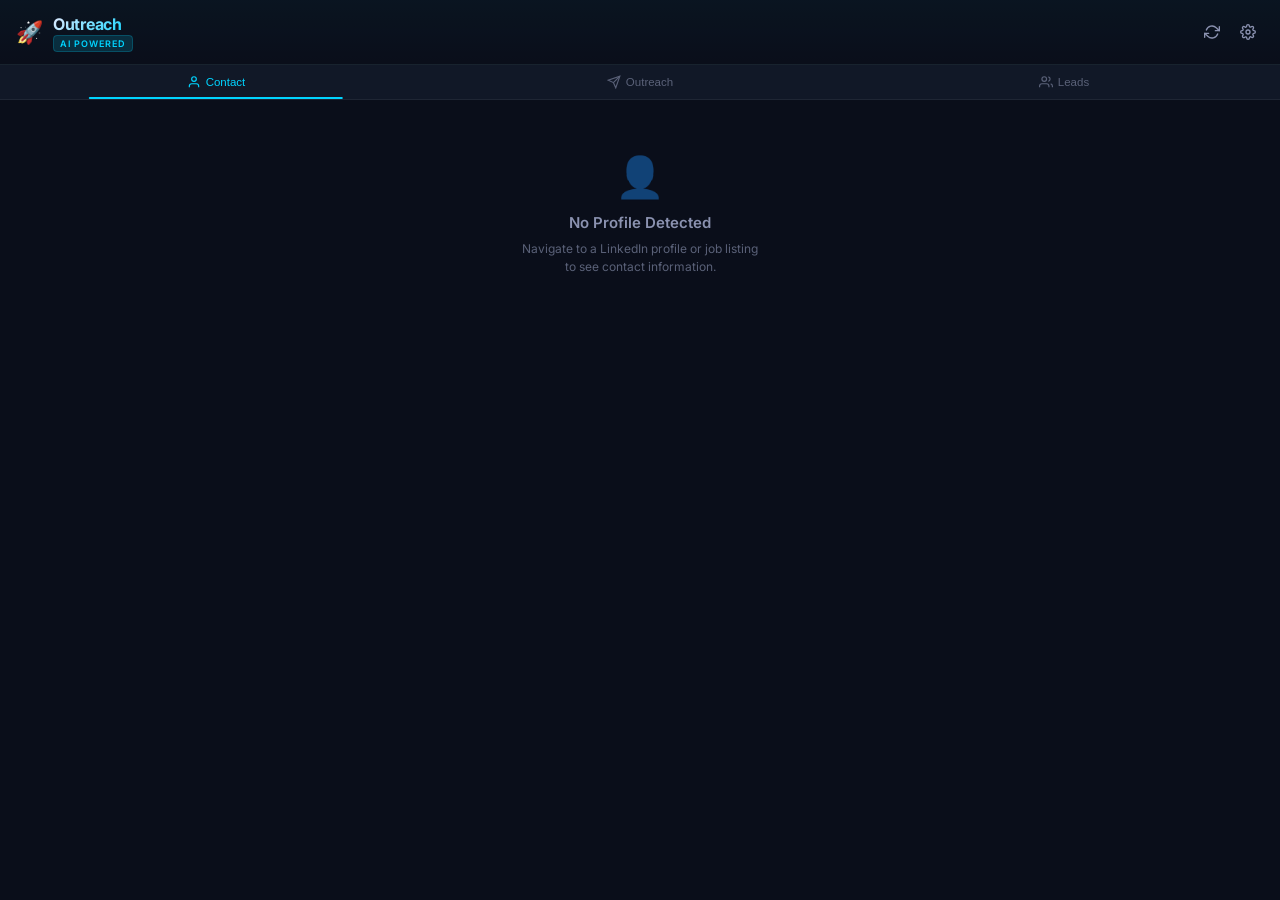
==== linkedin-outreach-software/sidebar.html @ 116d1594 "feat: Add LinkedIn Outreach Software Chrome Extension - AI-powered outreach drafting (OpenAI GPT int" ====
<!DOCTYPE html>
<html lang="en">
<head>
  <meta charset="UTF-8">
  <meta name="viewport" content="width=device-width, initial-scale=1.0">
  <title>LinkedIn Outreach</title>
  <link rel="preconnect" href="https://fonts.googleapis.com">
  <link rel="preconnect" href="https://fonts.gstatic.com" crossorigin>
  <link href="https://fonts.googleapis.com/css2?family=Inter:wght@300;400;500;600;700;800&display=swap" rel="stylesheet">
  <link rel="stylesheet" href="sidebar.css">
</head>
<body>
  <div class="sidebar" id="sidebar">
    <!-- Header -->
    <header class="sidebar-header">
      <div class="logo-group">
        <div class="logo-icon">🚀</div>
        <div class="logo-text">
          <h1>Outreach</h1>
          <span class="logo-badge" id="ai-badge">AI Powered</span>
        </div>
      </div>
      <div class="header-actions">
        <button class="btn-icon" id="btn-refresh" title="Refresh data">
          <svg width="16" height="16" viewBox="0 0 24 24" fill="none" stroke="currentColor" stroke-width="2" stroke-linecap="round"><path d="M23 4v6h-6"/><path d="M1 20v-6h6"/><path d="M3.51 9a9 9 0 0 1 14.85-3.36L23 10M1 14l4.64 4.36A9 9 0 0 0 20.49 15"/></svg>
        </button>
        <button class="btn-icon" id="btn-settings" title="Settings">
          <svg width="16" height="16" viewBox="0 0 24 24" fill="none" stroke="currentColor" stroke-width="2" stroke-linecap="round"><circle cx="12" cy="12" r="3"/><path d="M19.4 15a1.65 1.65 0 00.33 1.82l.06.06a2 2 0 010 2.83 2 2 0 01-2.83 0l-.06-.06a1.65 1.65 0 00-1.82-.33 1.65 1.65 0 00-1 1.51V21a2 2 0 01-2 2 2 2 0 01-2-2v-.09A1.65 1.65 0 009 19.4a1.65 1.65 0 00-1.82.33l-.06.06a2 2 0 01-2.83 0 2 2 0 010-2.83l.06-.06A1.65 1.65 0 004.68 15a1.65 1.65 0 00-1.51-1H3a2 2 0 01-2-2 2 2 0 012-2h.09A1.65 1.65 0 004.6 9a1.65 1.65 0 00-.33-1.82l-.06-.06a2 2 0 010-2.83 2 2 0 012.83 0l.06.06A1.65 1.65 0 009 4.68a1.65 1.65 0 001-1.51V3a2 2 0 012-2 2 2 0 012 2v.09a1.65 1.65 0 001 1.51 1.65 1.65 0 001.82-.33l.06-.06a2 2 0 012.83 0 2 2 0 010 2.83l-.06.06A1.65 1.65 0 0019.4 9a1.65 1.65 0 001.51 1H21a2 2 0 012 2 2 2 0 01-2 2h-.09a1.65 1.65 0 00-1.51 1z"/></svg>
        </button>
      </div>
    </header>

    <!-- Navigation Tabs -->
    <nav class="sidebar-tabs">
      <button class="tab active" data-tab="contact" id="tab-contact">
        <svg width="14" height="14" viewBox="0 0 24 24" fill="none" stroke="currentColor" stroke-width="2"><path d="M20 21v-2a4 4 0 00-4-4H8a4 4 0 00-4 4v2"/><circle cx="12" cy="7" r="4"/></svg>
        Contact
      </button>
      <button class="tab" data-tab="outreach" id="tab-outreach">
        <svg width="14" height="14" viewBox="0 0 24 24" fill="none" stroke="currentColor" stroke-width="2"><path d="M22 2L11 13"/><path d="M22 2L15 22L11 13L2 9L22 2Z"/></svg>
        Outreach
      </button>
      <button class="tab" data-tab="leads" id="tab-leads">
        <svg width="14" height="14" viewBox="0 0 24 24" fill="none" stroke="currentColor" stroke-width="2"><path d="M17 21v-2a4 4 0 00-4-4H5a4 4 0 00-4 4v2"/><circle cx="9" cy="7" r="4"/><path d="M23 21v-2a4 4 0 00-3-3.87"/><path d="M16 3.13a4 4 0 010 7.75"/></svg>
        Leads
      </button>
    </nav>

    <!-- Tab Content -->
    <main class="sidebar-content">
      
      <!-- ═══ CONTACT TAB ═══ -->
      <section class="tab-panel active" id="panel-contact">
        
        <!-- Empty State -->
        <div class="empty-state" id="contact-empty">
          <div class="empty-icon">👤</div>
          <h3>No Profile Detected</h3>
          <p>Navigate to a LinkedIn profile or job listing to see contact information.</p>
        </div>

        <!-- Profile Card -->
        <div class="profile-card" id="profile-card" style="display:none;">
          <div class="profile-header">
            <div class="profile-avatar" id="profile-avatar">
              <span class="avatar-placeholder">👤</span>
            </div>
            <div class="profile-info">
              <h2 id="profile-name">—</h2>
              <p class="profile-title" id="profile-title">—</p>
              <p class="profile-company" id="profile-company">—</p>
              <p class="profile-location" id="profile-location">—</p>
            </div>
          </div>

          <div class="profile-actions">
            <button class="btn-primary" id="btn-save-lead">
              <svg width="14" height="14" viewBox="0 0 24 24" fill="none" stroke="currentColor" stroke-width="2"><path d="M19 21H5a2 2 0 01-2-2V5a2 2 0 012-2h11l5 5v11a2 2 0 01-2 2z"/><polyline points="17 21 17 13 7 13 7 21"/><polyline points="7 3 7 8 15 8"/></svg>
              Save Lead
            </button>
            <button class="btn-secondary" id="btn-draft-outreach">
              <svg width="14" height="14" viewBox="0 0 24 24" fill="none" stroke="currentColor" stroke-width="2"><path d="M22 2L11 13"/><path d="M22 2L15 22L11 13L2 9L22 2Z"/></svg>
              Draft
            </button>
          </div>
        </div>

        <!-- Contact Info -->
        <div class="contact-section" id="contact-section" style="display:none;">
          <h3 class="section-title">
            <svg width="14" height="14" viewBox="0 0 24 24" fill="none" stroke="currentColor" stroke-width="2"><path d="M4 4h16c1.1 0 2 .9 2 2v12c0 1.1-.9 2-2 2H4c-1.1 0-2-.9-2-2V6c0-1.1.9-2 2-2z"/><polyline points="22,6 12,13 2,6"/></svg>
            Email Addresses
          </h3>
          <div id="email-list" class="contact-list"></div>
        </div>

        <div class="contact-section" id="phone-section" style="display:none;">
          <h3 class="section-title">
            <svg width="14" height="14" viewBox="0 0 24 24" fill="none" stroke="currentColor" stroke-width="2"><path d="M22 16.92v3a2 2 0 01-2.18 2 19.79 19.79 0 01-8.63-3.07 19.5 19.5 0 01-6-6 19.79 19.79 0 01-3.07-8.67A2 2 0 014.11 2h3a2 2 0 012 1.72 12.84 12.84 0 00.7 2.81 2 2 0 01-.45 2.11L8.09 9.91a16 16 0 006 6l1.27-1.27a2 2 0 012.11-.45 12.84 12.84 0 002.81.7A2 2 0 0122 16.92z"/></svg>
            Phone Numbers
          </h3>
          <div id="phone-list" class="contact-list"></div>
        </div>

        <!-- Job Card (shown on job pages) -->
        <div class="job-card" id="job-card" style="display:none;">
          <div class="job-header">
            <div class="job-icon">💼</div>
            <div class="job-info">
              <h3 id="job-title">—</h3>
              <p id="job-company">—</p>
              <p id="job-location" class="job-meta">—</p>
            </div>
          </div>
          <div class="recruiter-card" id="recruiter-card" style="display:none;">
            <h4 class="section-title">Hiring Manager</h4>
            <div class="recruiter-info">
              <span class="recruiter-avatar">👤</span>
              <div>
                <p id="recruiter-name" class="recruiter-name">—</p>
                <p id="recruiter-title" class="recruiter-title-text">—</p>
              </div>
            </div>
            <button class="btn-primary" id="btn-draft-recruiter">
              <svg width="14" height="14" viewBox="0 0 24 24" fill="none" stroke="currentColor" stroke-width="2"><path d="M22 2L11 13"/><path d="M22 2L15 22L11 13L2 9L22 2Z"/></svg>
              Draft Tailored Message
            </button>
          </div>
        </div>
      </section>

      <!-- ═══ OUTREACH TAB ═══ -->
      <section class="tab-panel" id="panel-outreach">
        
        <!-- Template Selector -->
        <div class="template-selector" id="template-selector">
          <h3 class="section-title">Message Type</h3>
          <div class="template-grid" id="template-grid"></div>
        </div>

        <!-- AI Composer -->
        <div class="composer" id="composer">
          <div class="composer-header">
            <h3 class="section-title">AI Composer</h3>
            <span class="ai-indicator" id="ai-indicator">
              <span class="ai-dot"></span>
              AI Ready
            </span>
          </div>
          
          <div class="composer-context" id="composer-context"></div>

          <button class="btn-generate" id="btn-generate">
            <svg width="18" height="18" viewBox="0 0 24 24" fill="none" stroke="currentColor" stroke-width="2"><polygon points="13 2 3 14 12 14 11 22 21 10 12 10 13 2"></polygon></svg>
            Generate with AI
          </button>

          <div class="composer-output" id="composer-output" style="display:none;">
            <div class="output-label">
              <span>Generated Message</span>
              <span class="output-source" id="output-source"></span>
            </div>
            <div class="output-text" id="output-text" contenteditable="true"></div>
            <div class="output-actions">
              <button class="btn-copy" id="btn-copy">
                <svg width="14" height="14" viewBox="0 0 24 24" fill="none" stroke="currentColor" stroke-width="2"><rect x="9" y="9" width="13" height="13" rx="2" ry="2"/><path d="M5 15H4a2 2 0 01-2-2V4a2 2 0 012-2h9a2 2 0 012 2v1"/></svg>
                Copy
              </button>
              <button class="btn-copy" id="btn-copy-email">
                <svg width="14" height="14" viewBox="0 0 24 24" fill="none" stroke="currentColor" stroke-width="2"><path d="M4 4h16c1.1 0 2 .9 2 2v12c0 1.1-.9 2-2 2H4c-1.1 0-2-.9-2-2V6c0-1.1.9-2 2-2z"/><polyline points="22,6 12,13 2,6"/></svg>
                Open in Email
              </button>
              <button class="btn-regenerate" id="btn-regenerate">
                <svg width="14" height="14" viewBox="0 0 24 24" fill="none" stroke="currentColor" stroke-width="2"><path d="M23 4v6h-6"/><path d="M1 20v-6h6"/><path d="M3.51 9a9 9 0 0114.85-3.36L23 10M1 14l4.64 4.36A9 9 0 0020.49 15"/></svg>
                Regenerate
              </button>
            </div>
          </div>

          <!-- Loading State -->
          <div class="composer-loading" id="composer-loading" style="display:none;">
            <div class="loading-spinner"></div>
            <p>AI is crafting your message...</p>
          </div>
        </div>
      </section>

      <!-- ═══ LEADS TAB ═══ -->
      <section class="tab-panel" id="panel-leads">
        <div class="leads-header">
          <h3 class="section-title">Saved Leads</h3>
          <div class="leads-actions">
            <span class="lead-count" id="lead-count">0 leads</span>
            <button class="btn-export" id="btn-export" title="Export CSV">
              <svg width="14" height="14" viewBox="0 0 24 24" fill="none" stroke="currentColor" stroke-width="2"><path d="M21 15v4a2 2 0 01-2 2H5a2 2 0 01-2-2v-4"/><polyline points="7 10 12 15 17 10"/><line x1="12" y1="15" x2="12" y2="3"/></svg>
              Export
            </button>
          </div>
        </div>
        
        <div class="leads-search">
          <input type="text" id="leads-search-input" placeholder="Search leads..." class="search-input">
        </div>

        <div class="leads-list" id="leads-list">
          <div class="empty-state" id="leads-empty">
            <div class="empty-icon">📋</div>
            <h3>No Leads Yet</h3>
            <p>Save contacts from LinkedIn profiles to build your outreach list.</p>
          </div>
        </div>
      </section>

    </main>

    <!-- Settings Panel (overlay) -->
    <div class="settings-overlay" id="settings-overlay" style="display:none;">
      <div class="settings-panel">
        <div class="settings-header">
          <h3>Settings</h3>
          <button class="btn-icon" id="btn-close-settings">
            <svg width="16" height="16" viewBox="0 0 24 24" fill="none" stroke="currentColor" stroke-width="2"><line x1="18" y1="6" x2="6" y2="18"/><line x1="6" y1="6" x2="18" y2="18"/></svg>
          </button>
        </div>
        <div class="settings-body">
          <div class="setting-group">
            <label class="setting-label">🤖 OpenAI API Key</label>
            <input type="password" id="setting-api-key" class="setting-input" placeholder="sk-...">
            <span class="setting-hint">Your key is stored locally — never sent anywhere except OpenAI.</span>
          </div>
          <div class="setting-group">
            <label class="setting-label">AI Model</label>
            <select id="setting-model" class="setting-select">
              <option value="gpt-4o-mini">GPT-4o Mini (Fast & Cheap)</option>
              <option value="gpt-4o">GPT-4o (Best Quality)</option>
              <option value="gpt-4-turbo">GPT-4 Turbo</option>
              <option value="gpt-3.5-turbo">GPT-3.5 Turbo (Fastest)</option>
            </select>
          </div>
          <div class="setting-group">
            <label class="setting-label">Message Tone</label>
            <select id="setting-tone" class="setting-select">
              <option value="professional">Professional</option>
              <option value="casual">Casual & Friendly</option>
              <option value="formal">Formal</option>
              <option value="enthusiastic">Enthusiastic</option>
              <option value="direct">Direct & Concise</option>
            </select>
          </div>
          <hr class="setting-divider">
          <div class="setting-group">
            <label class="setting-label">👤 Your Info (for AI personalization)</label>
            <input type="text" id="setting-name" class="setting-input" placeholder="Your full name">
            <input type="text" id="setting-title" class="setting-input" placeholder="Your job title">
            <input type="text" id="setting-company" class="setting-input" placeholder="Your company">
            <input type="email" id="setting-email" class="setting-input" placeholder="Your email">
          </div>
          <button class="btn-primary btn-save-settings" id="btn-save-settings">Save Settings</button>
        </div>
      </div>
    </div>

  </div>

  <script src="sidebar.js"></script>
</body>
</html>
---- linkedin-outreach-software/sidebar.css ----
/**
 * LinkedIn Outreach Software — Sidebar Styles
 * Premium dark glassmorphism theme with electric blue accents
 */

/* ─── Reset & Base ───────────────────────── */
*, *::before, *::after {
  margin: 0;
  padding: 0;
  box-sizing: border-box;
}

:root {
  --bg-primary: #0a0e1a;
  --bg-secondary: #111827;
  --bg-card: rgba(17, 24, 39, 0.8);
  --bg-card-hover: rgba(25, 35, 55, 0.9);
  --bg-glass: rgba(15, 20, 35, 0.85);
  --border: rgba(255, 255, 255, 0.06);
  --border-active: rgba(0, 212, 255, 0.3);
  --text-primary: #e8eaff;
  --text-secondary: #8b92b0;
  --text-muted: #5a6178;
  --accent: #00d4ff;
  --accent-hover: #00b8e0;
  --accent-glow: rgba(0, 212, 255, 0.15);
  --linkedin: #0077b5;
  --success: #00e676;
  --warning: #ffab00;
  --danger: #ff5252;
  --radius-sm: 8px;
  --radius-md: 12px;
  --radius-lg: 16px;
  --radius-xl: 20px;
  --shadow: 0 4px 24px rgba(0, 0, 0, 0.3);
  --shadow-glow: 0 0 30px rgba(0, 212, 255, 0.08);
  --transition: all 0.25s cubic-bezier(0.4, 0, 0.2, 1);
}

html, body {
  width: 100%;
  height: 100%;
  overflow: hidden;
  font-family: 'Inter', -apple-system, BlinkMacSystemFont, 'Segoe UI', sans-serif;
  font-size: 13px;
  color: var(--text-primary);
  background: var(--bg-primary);
  -webkit-font-smoothing: antialiased;
}

/* ─── Sidebar Container ──────────────────── */
.sidebar {
  display: flex;
  flex-direction: column;
  height: 100vh;
  overflow: hidden;
  background: var(--bg-primary);
}

/* ─── Header ─────────────────────────────── */
.sidebar-header {
  display: flex;
  align-items: center;
  justify-content: space-between;
  padding: 14px 16px;
  border-bottom: 1px solid var(--border);
  background: linear-gradient(180deg, rgba(0, 212, 255, 0.03) 0%, transparent 100%);
}

.logo-group {
  display: flex;
  align-items: center;
  gap: 10px;
}

.logo-icon {
  font-size: 22px;
  line-height: 1;
}

.logo-text h1 {
  font-size: 16px;
  font-weight: 700;
  letter-spacing: -0.3px;
  background: linear-gradient(135deg, var(--text-primary) 0%, var(--accent) 100%);
  -webkit-background-clip: text;
  -webkit-text-fill-color: transparent;
  background-clip: text;
}

.logo-badge {
  font-size: 9px;
  font-weight: 600;
  text-transform: uppercase;
  letter-spacing: 1px;
  color: var(--accent);
  background: var(--accent-glow);
  padding: 2px 6px;
  border-radius: 4px;
  border: 1px solid rgba(0, 212, 255, 0.2);
}

.header-actions {
  display: flex;
  gap: 4px;
}

/* ─── Buttons ────────────────────────────── */
.btn-icon {
  display: flex;
  align-items: center;
  justify-content: center;
  width: 32px;
  height: 32px;
  border: none;
  border-radius: var(--radius-sm);
  background: transparent;
  color: var(--text-secondary);
  cursor: pointer;
  transition: var(--transition);
}

.btn-icon:hover {
  background: rgba(255, 255, 255, 0.05);
  color: var(--text-primary);
}

.btn-primary {
  display: flex;
  align-items: center;
  justify-content: center;
  gap: 6px;
  padding: 8px 16px;
  border: none;
  border-radius: var(--radius-sm);
  background: linear-gradient(135deg, var(--accent) 0%, #0099cc 100%);
  color: #fff;
  font-size: 12px;
  font-weight: 600;
  cursor: pointer;
  transition: var(--transition);
  white-space: nowrap;
}

.btn-primary:hover {
  background: linear-gradient(135deg, var(--accent-hover) 0%, #007baa 100%);
  box-shadow: 0 4px 20px rgba(0, 212, 255, 0.25);
  transform: translateY(-1px);
}

.btn-primary:active {
  transform: translateY(0);
}

.btn-secondary {
  display: flex;
  align-items: center;
  justify-content: center;
  gap: 6px;
  padding: 8px 16px;
  border: 1px solid var(--border-active);
  border-radius: var(--radius-sm);
  background: transparent;
  color: var(--accent);
  font-size: 12px;
  font-weight: 600;
  cursor: pointer;
  transition: var(--transition);
}

.btn-secondary:hover {
  background: var(--accent-glow);
}

/* ─── Tabs ───────────────────────────────── */
.sidebar-tabs {
  display: flex;
  border-bottom: 1px solid var(--border);
  background: var(--bg-secondary);
  padding: 0 4px;
}

.tab {
  flex: 1;
  display: flex;
  align-items: center;
  justify-content: center;
  gap: 5px;
  padding: 10px 4px;
  border: none;
  background: none;
  color: var(--text-muted);
  font-size: 11.5px;
  font-weight: 500;
  cursor: pointer;
  transition: var(--transition);
  position: relative;
  white-space: nowrap;
}

.tab::after {
  content: '';
  position: absolute;
  bottom: 0;
  left: 50%;
  width: 0;
  height: 2px;
  background: var(--accent);
  border-radius: 1px;
  transform: translateX(-50%);
  transition: var(--transition);
}

.tab:hover {
  color: var(--text-secondary);
}

.tab.active {
  color: var(--accent);
}

.tab.active::after {
  width: 60%;
}

/* ─── Content Area ───────────────────────── */
.sidebar-content {
  flex: 1;
  overflow-y: auto;
  overflow-x: hidden;
  padding: 12px;
}

.sidebar-content::-webkit-scrollbar {
  width: 4px;
}

.sidebar-content::-webkit-scrollbar-track {
  background: transparent;
}

.sidebar-content::-webkit-scrollbar-thumb {
  background: rgba(255, 255, 255, 0.1);
  border-radius: 2px;
}

.tab-panel {
  display: none;
  animation: fadeSlideIn 0.3s ease;
}

.tab-panel.active {
  display: block;
}

@keyframes fadeSlideIn {
  from { opacity: 0; transform: translateY(8px); }
  to { opacity: 1; transform: translateY(0); }
}

/* ─── Section Titles ─────────────────────── */
.section-title {
  display: flex;
  align-items: center;
  gap: 6px;
  font-size: 11px;
  font-weight: 600;
  text-transform: uppercase;
  letter-spacing: 0.8px;
  color: var(--text-secondary);
  margin-bottom: 10px;
}

/* ─── Empty State ────────────────────────── */
.empty-state {
  display: flex;
  flex-direction: column;
  align-items: center;
  text-align: center;
  padding: 40px 20px;
  gap: 8px;
}

.empty-icon {
  font-size: 40px;
  opacity: 0.5;
  margin-bottom: 4px;
}

.empty-state h3 {
  font-size: 15px;
  font-weight: 600;
  color: var(--text-secondary);
}

.empty-state p {
  font-size: 12px;
  color: var(--text-muted);
  line-height: 1.5;
  max-width: 240px;
}

/* ─── Profile Card ───────────────────────── */
.profile-card {
  background: var(--bg-card);
  border: 1px solid var(--border);
  border-radius: var(--radius-lg);
  padding: 16px;
  margin-bottom: 12px;
  backdrop-filter: blur(20px);
  transition: var(--transition);
}

.profile-card:hover {
  border-color: var(--border-active);
  box-shadow: var(--shadow-glow);
}

.profile-header {
  display: flex;
  gap: 12px;
  margin-bottom: 14px;
}

.profile-avatar {
  width: 48px;
  height: 48px;
  border-radius: 50%;
  background: linear-gradient(135deg, var(--accent-glow), rgba(0, 119, 181, 0.2));
  display: flex;
  align-items: center;
  justify-content: center;
  flex-shrink: 0;
  border: 2px solid var(--border-active);
  overflow: hidden;
}

.profile-avatar img {
  width: 100%;
  height: 100%;
  object-fit: cover;
  border-radius: 50%;
}

.avatar-placeholder {
  font-size: 22px;
  opacity: 0.6;
}

.profile-info {
  flex: 1;
  min-width: 0;
}

.profile-info h2 {
  font-size: 15px;
  font-weight: 700;
  color: var(--text-primary);
  white-space: nowrap;
  overflow: hidden;
  text-overflow: ellipsis;
}

.profile-title {
  font-size: 12px;
  color: var(--text-secondary);
  margin-top: 2px;
  display: -webkit-box;
  -webkit-line-clamp: 2;
  -webkit-box-orient: vertical;
  overflow: hidden;
}

.profile-company {
  font-size: 11px;
  color: var(--accent);
  font-weight: 500;
  margin-top: 2px;
}

.profile-location {
  font-size: 11px;
  color: var(--text-muted);
  margin-top: 1px;
}

.profile-actions {
  display: flex;
  gap: 8px;
}

.profile-actions .btn-primary,
.profile-actions .btn-secondary {
  flex: 1;
}

/* ─── Contact List ───────────────────────── */
.contact-section {
  background: var(--bg-card);
  border: 1px solid var(--border);
  border-radius: var(--radius-md);
  padding: 14px;
  margin-bottom: 10px;
}

.contact-list {
  display: flex;
  flex-direction: column;
  gap: 6px;
}

.contact-item {
  display: flex;
  align-items: center;
  justify-content: space-between;
  padding: 8px 10px;
  background: rgba(255, 255, 255, 0.02);
  border-radius: var(--radius-sm);
  border: 1px solid transparent;
  transition: var(--transition);
  gap: 8px;
}

.contact-item:hover {
  background: rgba(0, 212, 255, 0.04);
  border-color: rgba(0, 212, 255, 0.1);
}

.contact-value {
  font-size: 12px;
  color: var(--text-primary);
  font-weight: 500;
  flex: 1;
  overflow: hidden;
  text-overflow: ellipsis;
  white-space: nowrap;
}

.contact-confidence {
  font-size: 10px;
  padding: 2px 6px;
  border-radius: 4px;
  font-weight: 600;
  white-space: nowrap;
}

.confidence-high {
  background: rgba(0, 230, 118, 0.1);
  color: var(--success);
  border: 1px solid rgba(0, 230, 118, 0.2);
}

.confidence-medium {
  background: rgba(255, 171, 0, 0.1);
  color: var(--warning);
  border: 1px solid rgba(255, 171, 0, 0.2);
}

.confidence-low {
  background: rgba(255, 82, 82, 0.1);
  color: var(--danger);
  border: 1px solid rgba(255, 82, 82, 0.2);
}

.btn-copy-sm {
  width: 28px;
  height: 28px;
  display: flex;
  align-items: center;
  justify-content: center;
  border: none;
  border-radius: 6px;
  background: transparent;
  color: var(--text-muted);
  cursor: pointer;
  transition: var(--transition);
  flex-shrink: 0;
}

.btn-copy-sm:hover {
  background: var(--accent-glow);
  color: var(--accent);
}

/* ─── Job Card ───────────────────────────── */
.job-card {
  background: var(--bg-card);
  border: 1px solid var(--border);
  border-radius: var(--radius-lg);
  padding: 16px;
  margin-bottom: 12px;
}

.job-header {
  display: flex;
  gap: 12px;
  margin-bottom: 12px;
}

.job-icon {
  font-size: 28px;
  width: 44px;
  height: 44px;
  display: flex;
  align-items: center;
  justify-content: center;
  background: rgba(255, 171, 0, 0.1);
  border-radius: var(--radius-sm);
  flex-shrink: 0;
}

.job-info h3 {
  font-size: 14px;
  font-weight: 700;
  color: var(--text-primary);
}

.job-info p {
  font-size: 12px;
  color: var(--accent);
  font-weight: 500;
  margin-top: 2px;
}

.job-meta {
  color: var(--text-muted) !important;
  font-weight: 400 !important;
}

.recruiter-card {
  margin-top: 12px;
  padding-top: 12px;
  border-top: 1px solid var(--border);
}

.recruiter-info {
  display: flex;
  align-items: center;
  gap: 10px;
  margin-bottom: 10px;
}

.recruiter-avatar {
  font-size: 24px;
  width: 36px;
  height: 36px;
  display: flex;
  align-items: center;
  justify-content: center;
  background: rgba(0, 212, 255, 0.08);
  border-radius: 50%;
}

.recruiter-name {
  font-size: 13px;
  font-weight: 600;
  color: var(--text-primary);
}

.recruiter-title-text {
  font-size: 11px;
  color: var(--text-secondary);
}

/* ─── Template Grid ──────────────────────── */
.template-grid {
  display: grid;
  grid-template-columns: 1fr 1fr;
  gap: 8px;
  margin-bottom: 16px;
}

.template-card {
  display: flex;
  flex-direction: column;
  align-items: center;
  gap: 4px;
  padding: 12px 8px;
  background: var(--bg-card);
  border: 1px solid var(--border);
  border-radius: var(--radius-md);
  cursor: pointer;
  transition: var(--transition);
  text-align: center;
}

.template-card:hover {
  border-color: var(--border-active);
  background: var(--bg-card-hover);
  transform: translateY(-1px);
}

.template-card.active {
  border-color: var(--accent);
  background: var(--accent-glow);
  box-shadow: 0 0 20px rgba(0, 212, 255, 0.1);
}

.template-icon {
  font-size: 20px;
}

.template-name {
  font-size: 11px;
  font-weight: 600;
  color: var(--text-secondary);
}

.template-card.active .template-name {
  color: var(--accent);
}

/* ─── AI Composer ────────────────────────── */
.composer {
  background: var(--bg-card);
  border: 1px solid var(--border);
  border-radius: var(--radius-lg);
  padding: 16px;
}

.composer-header {
  display: flex;
  align-items: center;
  justify-content: space-between;
  margin-bottom: 12px;
}

.ai-indicator {
  display: flex;
  align-items: center;
  gap: 5px;
  font-size: 10px;
  font-weight: 600;
  color: var(--success);
  text-transform: uppercase;
  letter-spacing: 0.5px;
}

.ai-indicator.no-key {
  color: var(--warning);
}

.ai-dot {
  width: 6px;
  height: 6px;
  border-radius: 50%;
  background: var(--success);
  animation: aiPulse 2s infinite;
}

.ai-indicator.no-key .ai-dot {
  background: var(--warning);
  animation: none;
}

@keyframes aiPulse {
  0%, 100% { opacity: 1; }
  50% { opacity: 0.4; }
}

.composer-context {
  font-size: 11px;
  color: var(--text-muted);
  margin-bottom: 12px;
  line-height: 1.5;
  background: rgba(255, 255, 255, 0.02);
  padding: 8px 10px;
  border-radius: var(--radius-sm);
  border: 1px solid var(--border);
  max-height: 60px;
  overflow: hidden;
}

.btn-generate {
  width: 100%;
  display: flex;
  align-items: center;
  justify-content: center;
  gap: 8px;
  padding: 12px;
  border: none;
  border-radius: var(--radius-md);
  background: linear-gradient(135deg, #6366f1, #8b5cf6, #a855f7);
  color: white;
  font-size: 13px;
  font-weight: 700;
  cursor: pointer;
  transition: var(--transition);
  position: relative;
  overflow: hidden;
}

.btn-generate::before {
  content: '';
  position: absolute;
  inset: 0;
  background: linear-gradient(90deg, transparent, rgba(255, 255, 255, 0.1), transparent);
  animation: los-shimmer 3s infinite;
}

.btn-generate:hover {
  transform: translateY(-1px);
  box-shadow: 0 6px 30px rgba(99, 102, 241, 0.3);
}

.btn-generate:active {
  transform: translateY(0);
}

.btn-generate:disabled {
  opacity: 0.5;
  cursor: not-allowed;
  transform: none;
}

/* ─── Composer Output ────────────────────── */
.composer-output {
  margin-top: 14px;
  animation: fadeSlideIn 0.3s ease;
}

.output-label {
  display: flex;
  align-items: center;
  justify-content: space-between;
  margin-bottom: 8px;
  font-size: 10px;
  font-weight: 600;
  text-transform: uppercase;
  letter-spacing: 0.5px;
  color: var(--text-muted);
}

.output-source {
  padding: 2px 6px;
  border-radius: 4px;
  font-size: 9px;
}

.output-source.ai { background: rgba(99, 102, 241, 0.2); color: #a78bfa; }
.output-source.template { background: rgba(255, 171, 0, 0.15); color: var(--warning); }
.output-source.fallback { background: rgba(255, 82, 82, 0.15); color: var(--danger); }

.output-text {
  background: rgba(255, 255, 255, 0.03);
  border: 1px solid var(--border);
  border-radius: var(--radius-sm);
  padding: 12px;
  font-size: 12px;
  line-height: 1.6;
  color: var(--text-primary);
  max-height: 250px;
  overflow-y: auto;
  outline: none;
  transition: var(--transition);
  white-space: pre-wrap;
}

.output-text:focus {
  border-color: var(--border-active);
  box-shadow: 0 0 0 2px var(--accent-glow);
}

.output-actions {
  display: flex;
  gap: 6px;
  margin-top: 10px;
  flex-wrap: wrap;
}

.btn-copy, .btn-regenerate {
  display: flex;
  align-items: center;
  gap: 4px;
  padding: 6px 12px;
  border: 1px solid var(--border);
  border-radius: var(--radius-sm);
  background: transparent;
  color: var(--text-secondary);
  font-size: 11px;
  font-weight: 500;
  cursor: pointer;
  transition: var(--transition);
}

.btn-copy:hover {
  border-color: var(--accent);
  color: var(--accent);
  background: var(--accent-glow);
}

.btn-regenerate:hover {
  border-color: #a855f7;
  color: #a855f7;
  background: rgba(168, 85, 247, 0.08);
}

/* ─── Loading ────────────────────────────── */
.composer-loading {
  display: flex;
  flex-direction: column;
  align-items: center;
  gap: 12px;
  padding: 24px;
  margin-top: 14px;
}

.loading-spinner {
  width: 32px;
  height: 32px;
  border: 3px solid var(--border);
  border-top-color: var(--accent);
  border-radius: 50%;
  animation: spin 0.8s linear infinite;
}

@keyframes spin {
  to { transform: rotate(360deg); }
}

.composer-loading p {
  font-size: 12px;
  color: var(--text-muted);
}

/* ─── Leads List ─────────────────────────── */
.leads-header {
  display: flex;
  align-items: center;
  justify-content: space-between;
  margin-bottom: 10px;
}

.leads-actions {
  display: flex;
  align-items: center;
  gap: 8px;
}

.lead-count {
  font-size: 11px;
  color: var(--text-muted);
  font-weight: 500;
}

.btn-export {
  display: flex;
  align-items: center;
  gap: 4px;
  padding: 5px 10px;
  border: 1px solid var(--border);
  border-radius: var(--radius-sm);
  background: transparent;
  color: var(--text-secondary);
  font-size: 11px;
  font-weight: 500;
  cursor: pointer;
  transition: var(--transition);
}

.btn-export:hover {
  border-color: var(--accent);
  color: var(--accent);
}

.leads-search {
  margin-bottom: 10px;
}

.search-input {
  width: 100%;
  padding: 8px 12px;
  border: 1px solid var(--border);
  border-radius: var(--radius-sm);
  background: rgba(255, 255, 255, 0.02);
  color: var(--text-primary);
  font-size: 12px;
  font-family: inherit;
  outline: none;
  transition: var(--transition);
}

.search-input::placeholder {
  color: var(--text-muted);
}

.search-input:focus {
  border-color: var(--border-active);
}

.leads-list {
  display: flex;
  flex-direction: column;
  gap: 6px;
}

.lead-item {
  display: flex;
  align-items: center;
  gap: 10px;
  padding: 10px 12px;
  background: var(--bg-card);
  border: 1px solid var(--border);
  border-radius: var(--radius-md);
  cursor: pointer;
  transition: var(--transition);
}

.lead-item:hover {
  border-color: var(--border-active);
  background: var(--bg-card-hover);
}

.lead-avatar-sm {
  width: 32px;
  height: 32px;
  border-radius: 50%;
  background: linear-gradient(135deg, var(--accent-glow), rgba(0, 119, 181, 0.15));
  display: flex;
  align-items: center;
  justify-content: center;
  font-size: 14px;
  flex-shrink: 0;
}

.lead-details {
  flex: 1;
  min-width: 0;
}

.lead-name {
  font-size: 12px;
  font-weight: 600;
  color: var(--text-primary);
  white-space: nowrap;
  overflow: hidden;
  text-overflow: ellipsis;
}

.lead-title-text {
  font-size: 11px;
  color: var(--text-muted);
  white-space: nowrap;
  overflow: hidden;
  text-overflow: ellipsis;
}

.lead-status {
  font-size: 9px;
  font-weight: 600;
  text-transform: uppercase;
  letter-spacing: 0.5px;
  padding: 2px 6px;
  border-radius: 4px;
  white-space: nowrap;
}

.status-new { background: rgba(0, 212, 255, 0.12); color: var(--accent); }
.status-contacted { background: rgba(255, 171, 0, 0.12); color: var(--warning); }
.status-replied { background: rgba(0, 230, 118, 0.12); color: var(--success); }
.status-closed { background: rgba(255, 255, 255, 0.06); color: var(--text-muted); }

.lead-delete {
  width: 24px;
  height: 24px;
  display: flex;
  align-items: center;
  justify-content: center;
  border: none;
  border-radius: 6px;
  background: transparent;
  color: var(--text-muted);
  cursor: pointer;
  transition: var(--transition);
  opacity: 0;
  flex-shrink: 0;
}

.lead-item:hover .lead-delete {
  opacity: 1;
}

.lead-delete:hover {
  background: rgba(255, 82, 82, 0.1);
  color: var(--danger);
}

/* ─── Settings Overlay ───────────────────── */
.settings-overlay {
  position: fixed;
  inset: 0;
  background: rgba(0, 0, 0, 0.6);
  z-index: 100;
  backdrop-filter: blur(4px);
  animation: fadeIn 0.2s ease;
}

@keyframes fadeIn {
  from { opacity: 0; }
  to { opacity: 1; }
}

.settings-panel {
  position: absolute;
  top: 0;
  right: 0;
  width: 100%;
  height: 100%;
  background: var(--bg-primary);
  display: flex;
  flex-direction: column;
  animation: slideIn 0.3s ease;
}

@keyframes slideIn {
  from { transform: translateX(100%); }
  to { transform: translateX(0); }
}

.settings-header {
  display: flex;
  align-items: center;
  justify-content: space-between;
  padding: 14px 16px;
  border-bottom: 1px solid var(--border);
}

.settings-header h3 {
  font-size: 15px;
  font-weight: 700;
}

.settings-body {
  flex: 1;
  padding: 16px;
  overflow-y: auto;
}

.setting-group {
  margin-bottom: 16px;
}

.setting-label {
  display: block;
  font-size: 12px;
  font-weight: 600;
  color: var(--text-secondary);
  margin-bottom: 6px;
}

.setting-input, .setting-select {
  width: 100%;
  padding: 8px 12px;
  border: 1px solid var(--border);
  border-radius: var(--radius-sm);
  background: rgba(255, 255, 255, 0.03);
  color: var(--text-primary);
  font-size: 12px;
  font-family: inherit;
  outline: none;
  transition: var(--transition);
  margin-bottom: 6px;
}

.setting-select {
  appearance: none;
  cursor: pointer;
}

.setting-input:focus, .setting-select:focus {
  border-color: var(--border-active);
}

.setting-input::placeholder {
  color: var(--text-muted);
}

.setting-hint {
  font-size: 10px;
  color: var(--text-muted);
  line-height: 1.4;
}

.setting-divider {
  border: none;
  border-top: 1px solid var(--border);
  margin: 16px 0;
}

.btn-save-settings {
  width: 100%;
  margin-top: 8px;
}
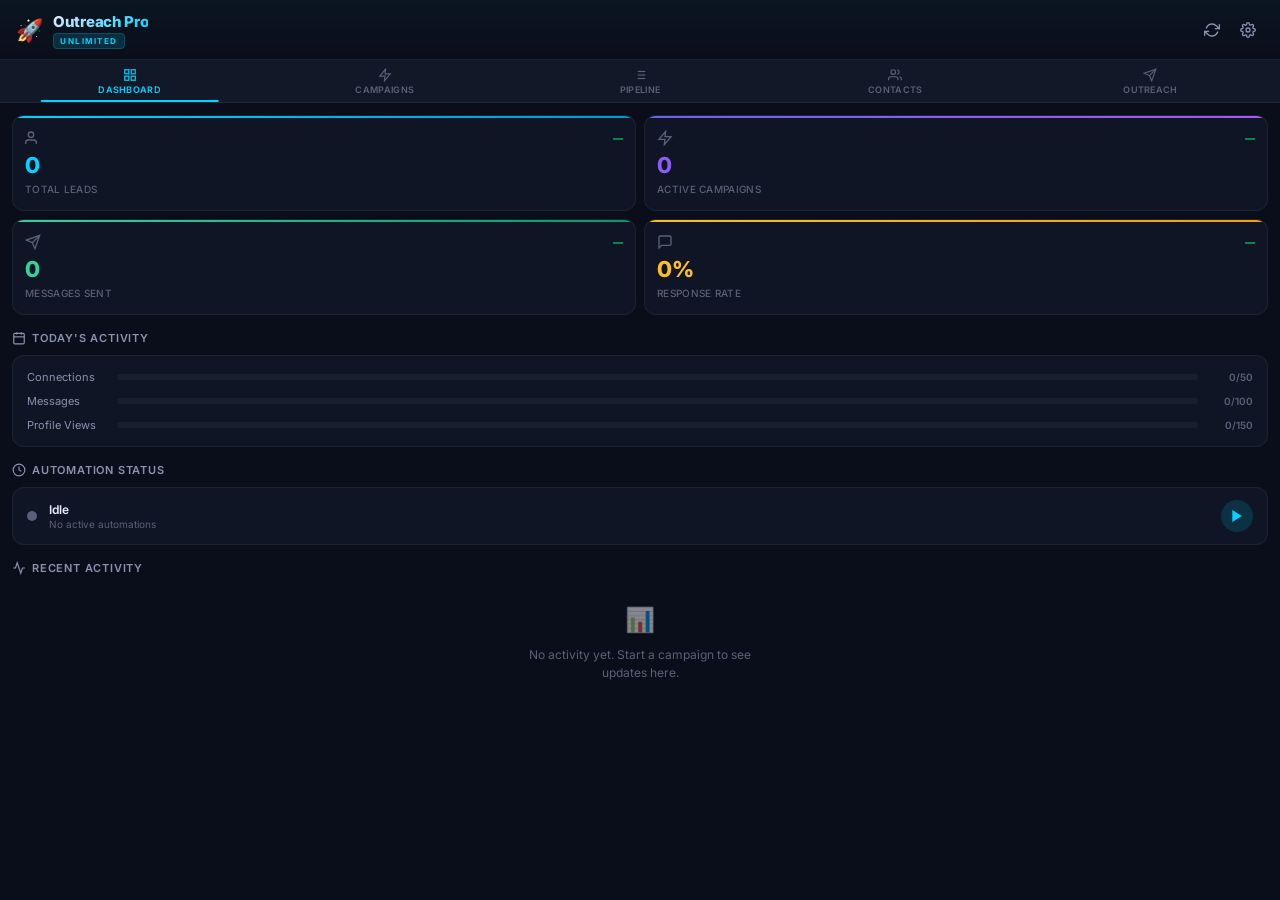
==== commit a0641b8e: "v2.0: LinkedIn Outreach Pro — Full Waalaxy-style automation engine - Added AutomationEngine: queue s" ====
--- a/linkedin-outreach-software/sidebar.html
+++ b/linkedin-outreach-software/sidebar.html
@@ -3,7 +3,7 @@
 <head>
   <meta charset="UTF-8">
   <meta name="viewport" content="width=device-width, initial-scale=1.0">
-  <title>LinkedIn Outreach</title>
+  <title>LinkedIn Outreach Pro</title>
   <link rel="preconnect" href="https://fonts.googleapis.com">
   <link rel="preconnect" href="https://fonts.gstatic.com" crossorigin>
   <link href="https://fonts.googleapis.com/css2?family=Inter:wght@300;400;500;600;700;800&display=swap" rel="stylesheet">
@@ -16,8 +16,8 @@
       <div class="logo-group">
         <div class="logo-icon">🚀</div>
         <div class="logo-text">
-          <h1>Outreach</h1>
-          <span class="logo-badge" id="ai-badge">AI Powered</span>
+          <h1>Outreach Pro</h1>
+          <span class="logo-badge" id="ai-badge">UNLIMITED</span>
         </div>
       </div>
       <div class="header-actions">
@@ -30,36 +30,135 @@
       </div>
     </header>
 
-    <!-- Navigation Tabs -->
-    <nav class="sidebar-tabs">
-      <button class="tab active" data-tab="contact" id="tab-contact">
-        <svg width="14" height="14" viewBox="0 0 24 24" fill="none" stroke="currentColor" stroke-width="2"><path d="M20 21v-2a4 4 0 00-4-4H8a4 4 0 00-4 4v2"/><circle cx="12" cy="7" r="4"/></svg>
-        Contact
+    <!-- Navigation Tabs — Waalaxy Style -->
+    <nav class="sidebar-tabs" id="sidebar-tabs">
+      <button class="tab active" data-tab="dashboard" id="tab-dashboard" title="Dashboard">
+        <svg width="14" height="14" viewBox="0 0 24 24" fill="none" stroke="currentColor" stroke-width="2"><rect x="3" y="3" width="7" height="7"/><rect x="14" y="3" width="7" height="7"/><rect x="14" y="14" width="7" height="7"/><rect x="3" y="14" width="7" height="7"/></svg>
+        <span class="tab-label">Dashboard</span>
       </button>
-      <button class="tab" data-tab="outreach" id="tab-outreach">
+      <button class="tab" data-tab="campaigns" id="tab-campaigns" title="Campaigns">
+        <svg width="14" height="14" viewBox="0 0 24 24" fill="none" stroke="currentColor" stroke-width="2"><polygon points="13 2 3 14 12 14 11 22 21 10 12 10 13 2"></polygon></svg>
+        <span class="tab-label">Campaigns</span>
+      </button>
+      <button class="tab" data-tab="pipeline" id="tab-pipeline" title="Pipeline">
+        <svg width="14" height="14" viewBox="0 0 24 24" fill="none" stroke="currentColor" stroke-width="2"><line x1="8" y1="6" x2="21" y2="6"/><line x1="8" y1="12" x2="21" y2="12"/><line x1="8" y1="18" x2="21" y2="18"/><line x1="3" y1="6" x2="3.01" y2="6"/><line x1="3" y1="12" x2="3.01" y2="12"/><line x1="3" y1="18" x2="3.01" y2="18"/></svg>
+        <span class="tab-label">Pipeline</span>
+      </button>
+      <button class="tab" data-tab="contacts" id="tab-contacts" title="Contacts">
+        <svg width="14" height="14" viewBox="0 0 24 24" fill="none" stroke="currentColor" stroke-width="2"><path d="M17 21v-2a4 4 0 00-4-4H5a4 4 0 00-4 4v2"/><circle cx="9" cy="7" r="4"/><path d="M23 21v-2a4 4 0 00-3-3.87"/><path d="M16 3.13a4 4 0 010 7.75"/></svg>
+        <span class="tab-label">Contacts</span>
+      </button>
+      <button class="tab" data-tab="outreach" id="tab-outreach" title="AI Outreach">
         <svg width="14" height="14" viewBox="0 0 24 24" fill="none" stroke="currentColor" stroke-width="2"><path d="M22 2L11 13"/><path d="M22 2L15 22L11 13L2 9L22 2Z"/></svg>
-        Outreach
-      </button>
-      <button class="tab" data-tab="leads" id="tab-leads">
-        <svg width="14" height="14" viewBox="0 0 24 24" fill="none" stroke="currentColor" stroke-width="2"><path d="M17 21v-2a4 4 0 00-4-4H5a4 4 0 00-4 4v2"/><circle cx="9" cy="7" r="4"/><path d="M23 21v-2a4 4 0 00-3-3.87"/><path d="M16 3.13a4 4 0 010 7.75"/></svg>
-        Leads
+        <span class="tab-label">Outreach</span>
       </button>
     </nav>
 
     <!-- Tab Content -->
     <main class="sidebar-content">
       
-      <!-- ═══ CONTACT TAB ═══ -->
-      <section class="tab-panel active" id="panel-contact">
-        
-        <!-- Empty State -->
-        <div class="empty-state" id="contact-empty">
-          <div class="empty-icon">👤</div>
-          <h3>No Profile Detected</h3>
-          <p>Navigate to a LinkedIn profile or job listing to see contact information.</p>
-        </div>
-
-        <!-- Profile Card -->
+      <!-- ═══ DASHBOARD TAB ═══ -->
+      <section class="tab-panel active" id="panel-dashboard">
+        <!-- Quick Stats -->
+        <div class="dashboard-stats" id="dashboard-stats">
+          <div class="stat-card accent">
+            <div class="stat-card-header">
+              <svg width="16" height="16" viewBox="0 0 24 24" fill="none" stroke="currentColor" stroke-width="2"><path d="M17 21v-2a4 4 0 00-4-4H5a4 4 0 00-4 4v2"/><circle cx="9" cy="7" r="4"/></svg>
+              <span class="stat-trend" id="stat-trend-leads">—</span>
+            </div>
+            <span class="stat-value" id="dash-leads">0</span>
+            <span class="stat-label">Total Leads</span>
+          </div>
+          <div class="stat-card purple">
+            <div class="stat-card-header">
+              <svg width="16" height="16" viewBox="0 0 24 24" fill="none" stroke="currentColor" stroke-width="2"><polygon points="13 2 3 14 12 14 11 22 21 10 12 10 13 2"></polygon></svg>
+              <span class="stat-trend" id="stat-trend-campaigns">—</span>
+            </div>
+            <span class="stat-value" id="dash-campaigns">0</span>
+            <span class="stat-label">Active Campaigns</span>
+          </div>
+          <div class="stat-card green">
+            <div class="stat-card-header">
+              <svg width="16" height="16" viewBox="0 0 24 24" fill="none" stroke="currentColor" stroke-width="2"><path d="M22 2L11 13"/><path d="M22 2L15 22L11 13L2 9L22 2Z"/></svg>
+              <span class="stat-trend" id="stat-trend-sent">—</span>
+            </div>
+            <span class="stat-value" id="dash-sent">0</span>
+            <span class="stat-label">Messages Sent</span>
+          </div>
+          <div class="stat-card amber">
+            <div class="stat-card-header">
+              <svg width="16" height="16" viewBox="0 0 24 24" fill="none" stroke="currentColor" stroke-width="2"><path d="M21 15a2 2 0 01-2 2H7l-4 4V5a2 2 0 012-2h14a2 2 0 012 2z"/></svg>
+              <span class="stat-trend" id="stat-trend-rate">—</span>
+            </div>
+            <span class="stat-value" id="dash-rate">0%</span>
+            <span class="stat-label">Response Rate</span>
+          </div>
+        </div>
+
+        <!-- Daily Activity -->
+        <div class="dash-section">
+          <h3 class="section-title">
+            <svg width="14" height="14" viewBox="0 0 24 24" fill="none" stroke="currentColor" stroke-width="2"><rect x="3" y="4" width="18" height="18" rx="2" ry="2"/><line x1="16" y1="2" x2="16" y2="6"/><line x1="8" y1="2" x2="8" y2="6"/><line x1="3" y1="10" x2="21" y2="10"/></svg>
+            Today's Activity
+          </h3>
+          <div class="daily-counters" id="daily-counters">
+            <div class="counter-item">
+              <span class="counter-label">Connections</span>
+              <div class="counter-bar">
+                <div class="counter-fill" id="counter-connections" style="width: 0%"></div>
+              </div>
+              <span class="counter-value" id="counter-connections-val">0/50</span>
+            </div>
+            <div class="counter-item">
+              <span class="counter-label">Messages</span>
+              <div class="counter-bar">
+                <div class="counter-fill purple" id="counter-messages" style="width: 0%"></div>
+              </div>
+              <span class="counter-value" id="counter-messages-val">0/100</span>
+            </div>
+            <div class="counter-item">
+              <span class="counter-label">Profile Views</span>
+              <div class="counter-bar">
+                <div class="counter-fill green" id="counter-visits" style="width: 0%"></div>
+              </div>
+              <span class="counter-value" id="counter-visits-val">0/150</span>
+            </div>
+          </div>
+        </div>
+
+        <!-- Automation Status -->
+        <div class="dash-section">
+          <h3 class="section-title">
+            <svg width="14" height="14" viewBox="0 0 24 24" fill="none" stroke="currentColor" stroke-width="2"><circle cx="12" cy="12" r="10"/><polyline points="12 6 12 12 16 14"/></svg>
+            Automation Status
+          </h3>
+          <div class="auto-status-card" id="auto-status">
+            <div class="auto-status-indicator" id="auto-status-dot"></div>
+            <div class="auto-status-info">
+              <span class="auto-status-label" id="auto-status-label">Idle</span>
+              <span class="auto-status-detail" id="auto-status-detail">No active automations</span>
+            </div>
+            <button class="btn-auto-toggle" id="btn-auto-toggle" title="Start/Stop automation">
+              <svg width="16" height="16" viewBox="0 0 24 24" fill="currentColor"><polygon points="5 3 19 12 5 21 5 3"/></svg>
+            </button>
+          </div>
+        </div>
+
+        <!-- Recent Activity -->
+        <div class="dash-section">
+          <h3 class="section-title">
+            <svg width="14" height="14" viewBox="0 0 24 24" fill="none" stroke="currentColor" stroke-width="2"><polyline points="22 12 18 12 15 21 9 3 6 12 2 12"/></svg>
+            Recent Activity
+          </h3>
+          <div class="activity-feed" id="activity-feed">
+            <div class="empty-state small">
+              <span class="empty-icon">📊</span>
+              <p>No activity yet. Start a campaign to see updates here.</p>
+            </div>
+          </div>
+        </div>
+
+        <!-- Current Profile Card (shown when on a profile) -->
         <div class="profile-card" id="profile-card" style="display:none;">
           <div class="profile-header">
             <div class="profile-avatar" id="profile-avatar">
@@ -72,7 +171,6 @@
               <p class="profile-location" id="profile-location">—</p>
             </div>
           </div>
-
           <div class="profile-actions">
             <button class="btn-primary" id="btn-save-lead">
               <svg width="14" height="14" viewBox="0 0 24 24" fill="none" stroke="currentColor" stroke-width="2"><path d="M19 21H5a2 2 0 01-2-2V5a2 2 0 012-2h11l5 5v11a2 2 0 01-2 2z"/><polyline points="17 21 17 13 7 13 7 21"/><polyline points="7 3 7 8 15 8"/></svg>
@@ -82,10 +180,13 @@
               <svg width="14" height="14" viewBox="0 0 24 24" fill="none" stroke="currentColor" stroke-width="2"><path d="M22 2L11 13"/><path d="M22 2L15 22L11 13L2 9L22 2Z"/></svg>
               Draft
             </button>
-          </div>
-        </div>
-
-        <!-- Contact Info -->
+            <button class="btn-secondary" id="btn-add-to-campaign" title="Add to campaign">
+              <svg width="14" height="14" viewBox="0 0 24 24" fill="none" stroke="currentColor" stroke-width="2"><polygon points="13 2 3 14 12 14 11 22 21 10 12 10 13 2"></polygon></svg>
+            </button>
+          </div>
+        </div>
+
+        <!-- Contact Info Sections -->
         <div class="contact-section" id="contact-section" style="display:none;">
           <h3 class="section-title">
             <svg width="14" height="14" viewBox="0 0 24 24" fill="none" stroke="currentColor" stroke-width="2"><path d="M4 4h16c1.1 0 2 .9 2 2v12c0 1.1-.9 2-2 2H4c-1.1 0-2-.9-2-2V6c0-1.1.9-2 2-2z"/><polyline points="22,6 12,13 2,6"/></svg>
@@ -129,9 +230,201 @@
         </div>
       </section>
 
+      <!-- ═══ CAMPAIGNS TAB ═══ -->
+      <section class="tab-panel" id="panel-campaigns">
+        <div class="campaigns-header">
+          <h3 class="section-title">
+            <svg width="14" height="14" viewBox="0 0 24 24" fill="none" stroke="currentColor" stroke-width="2"><polygon points="13 2 3 14 12 14 11 22 21 10 12 10 13 2"></polygon></svg>
+            Campaigns
+          </h3>
+          <button class="btn-primary btn-sm" id="btn-new-campaign">
+            <svg width="12" height="12" viewBox="0 0 24 24" fill="none" stroke="currentColor" stroke-width="2"><line x1="12" y1="5" x2="12" y2="19"/><line x1="5" y1="12" x2="19" y2="12"/></svg>
+            New Campaign
+          </button>
+        </div>
+
+        <!-- Campaign List -->
+        <div class="campaign-list" id="campaign-list">
+          <div class="empty-state" id="campaigns-empty">
+            <div class="empty-icon">🚀</div>
+            <h3>No Campaigns Yet</h3>
+            <p>Create your first automation campaign to start reaching out at scale.</p>
+            <button class="btn-primary" id="btn-create-first-campaign">
+              <svg width="14" height="14" viewBox="0 0 24 24" fill="none" stroke="currentColor" stroke-width="2"><line x1="12" y1="5" x2="12" y2="19"/><line x1="5" y1="12" x2="19" y2="12"/></svg>
+              Create Campaign
+            </button>
+          </div>
+        </div>
+
+        <!-- Campaign Creator (overlay) -->
+        <div class="campaign-creator" id="campaign-creator" style="display:none;">
+          <div class="creator-header">
+            <h3>New Campaign</h3>
+            <button class="btn-icon" id="btn-close-creator">
+              <svg width="16" height="16" viewBox="0 0 24 24" fill="none" stroke="currentColor" stroke-width="2"><line x1="18" y1="6" x2="6" y2="18"/><line x1="6" y1="6" x2="18" y2="18"/></svg>
+            </button>
+          </div>
+          <div class="creator-body">
+            <div class="creator-step" id="creator-step-1">
+              <div class="step-indicator">
+                <span class="step-dot active">1</span>
+                <span class="step-line"></span>
+                <span class="step-dot">2</span>
+                <span class="step-line"></span>
+                <span class="step-dot">3</span>
+              </div>
+              <h4>Campaign Details</h4>
+              <div class="form-group">
+                <label>Campaign Name</label>
+                <input type="text" id="campaign-name" class="form-input" placeholder="e.g. Q2 Outreach — Product Managers">
+              </div>
+              <div class="form-group">
+                <label>Description (optional)</label>
+                <textarea id="campaign-desc" class="form-textarea" placeholder="What's this campaign about?" rows="2"></textarea>
+              </div>
+              <button class="btn-primary btn-full" id="btn-creator-next-1">
+                Continue
+                <svg width="14" height="14" viewBox="0 0 24 24" fill="none" stroke="currentColor" stroke-width="2"><polyline points="9 18 15 12 9 6"/></svg>
+              </button>
+            </div>
+
+            <div class="creator-step" id="creator-step-2" style="display:none;">
+              <div class="step-indicator">
+                <span class="step-dot done">✓</span>
+                <span class="step-line done"></span>
+                <span class="step-dot active">2</span>
+                <span class="step-line"></span>
+                <span class="step-dot">3</span>
+              </div>
+              <h4>Choose Sequence</h4>
+              <div class="sequence-templates" id="sequence-templates"></div>
+              <div class="form-group">
+                <label>Connection Note (optional, max 300 chars)</label>
+                <textarea id="campaign-conn-note" class="form-textarea" placeholder="Hi {firstName}, I noticed your work at {company}..." rows="3" maxlength="300"></textarea>
+                <span class="char-count" id="conn-note-count">0/300</span>
+              </div>
+              <div class="creator-nav">
+                <button class="btn-secondary" id="btn-creator-back-2">Back</button>
+                <button class="btn-primary" id="btn-creator-next-2">Continue</button>
+              </div>
+            </div>
+
+            <div class="creator-step" id="creator-step-3" style="display:none;">
+              <div class="step-indicator">
+                <span class="step-dot done">✓</span>
+                <span class="step-line done"></span>
+                <span class="step-dot done">✓</span>
+                <span class="step-line done"></span>
+                <span class="step-dot active">3</span>
+              </div>
+              <h4>Add Leads</h4>
+              <div class="lead-source-options">
+                <button class="lead-source-btn active" data-source="saved" id="btn-source-saved">
+                  <svg width="14" height="14" viewBox="0 0 24 24" fill="none" stroke="currentColor" stroke-width="2"><path d="M17 21v-2a4 4 0 00-4-4H5a4 4 0 00-4 4v2"/><circle cx="9" cy="7" r="4"/></svg>
+                  Saved Leads
+                </button>
+                <button class="lead-source-btn" data-source="csv" id="btn-source-csv">
+                  <svg width="14" height="14" viewBox="0 0 24 24" fill="none" stroke="currentColor" stroke-width="2"><path d="M14 2H6a2 2 0 00-2 2v16a2 2 0 002 2h12a2 2 0 002-2V8z"/><polyline points="14 2 14 8 20 8"/></svg>
+                  Import CSV
+                </button>
+                <button class="lead-source-btn" data-source="search" id="btn-source-search">
+                  <svg width="14" height="14" viewBox="0 0 24 24" fill="none" stroke="currentColor" stroke-width="2"><circle cx="11" cy="11" r="8"/><line x1="21" y1="21" x2="16.65" y2="16.65"/></svg>
+                  From Search
+                </button>
+              </div>
+
+              <!-- Saved Leads Selection -->
+              <div class="lead-source-panel" id="source-saved">
+                <div class="lead-select-all">
+                  <label><input type="checkbox" id="select-all-leads"> Select all</label>
+                  <span class="selected-count" id="selected-count">0 selected</span>
+                </div>
+                <div class="lead-select-list" id="lead-select-list"></div>
+              </div>
+
+              <!-- CSV Import -->
+              <div class="lead-source-panel" id="source-csv" style="display:none;">
+                <div class="csv-drop-zone" id="csv-drop-zone">
+                  <svg width="24" height="24" viewBox="0 0 24 24" fill="none" stroke="currentColor" stroke-width="2"><path d="M21 15v4a2 2 0 01-2 2H5a2 2 0 01-2-2v-4"/><polyline points="17 8 12 3 7 8"/><line x1="12" y1="3" x2="12" y2="15"/></svg>
+                  <p>Drop CSV file here or <label for="csv-file-input" class="csv-browse">browse</label></p>
+                  <input type="file" id="csv-file-input" accept=".csv" hidden>
+                </div>
+                <div class="csv-preview" id="csv-preview" style="display:none;">
+                  <span id="csv-preview-text">0 leads found</span>
+                </div>
+              </div>
+
+              <!-- Search Import -->
+              <div class="lead-source-panel" id="source-search" style="display:none;">
+                <p class="search-hint">Navigate to a LinkedIn search results page, then click "Import from page" to import visible results.</p>
+                <button class="btn-secondary btn-full" id="btn-import-search">
+                  <svg width="14" height="14" viewBox="0 0 24 24" fill="none" stroke="currentColor" stroke-width="2"><path d="M21 15v4a2 2 0 01-2 2H5a2 2 0 01-2-2v-4"/><polyline points="17 8 12 3 7 8"/><line x1="12" y1="3" x2="12" y2="15"/></svg>
+                  Import from Current Page
+                </button>
+              </div>
+
+              <div class="creator-nav">
+                <button class="btn-secondary" id="btn-creator-back-3">Back</button>
+                <button class="btn-primary btn-launch" id="btn-launch-campaign">
+                  <svg width="14" height="14" viewBox="0 0 24 24" fill="none" stroke="currentColor" stroke-width="2"><polygon points="13 2 3 14 12 14 11 22 21 10 12 10 13 2"></polygon></svg>
+                  Launch Campaign
+                </button>
+              </div>
+            </div>
+          </div>
+        </div>
+      </section>
+
+      <!-- ═══ PIPELINE TAB ═══ -->
+      <section class="tab-panel" id="panel-pipeline">
+        <div class="pipeline-header">
+          <h3 class="section-title">
+            <svg width="14" height="14" viewBox="0 0 24 24" fill="none" stroke="currentColor" stroke-width="2"><line x1="8" y1="6" x2="21" y2="6"/><line x1="8" y1="12" x2="21" y2="12"/><line x1="8" y1="18" x2="21" y2="18"/></svg>
+            CRM Pipeline
+          </h3>
+        </div>
+
+        <div class="pipeline-stages" id="pipeline-stages">
+          <!-- Populated by JS -->
+        </div>
+      </section>
+
+      <!-- ═══ CONTACTS TAB ═══ -->
+      <section class="tab-panel" id="panel-contacts">
+        <div class="leads-header">
+          <h3 class="section-title">Contacts</h3>
+          <div class="leads-actions">
+            <span class="lead-count" id="lead-count">0 contacts</span>
+            <button class="btn-export" id="btn-export" title="Export CSV">
+              <svg width="14" height="14" viewBox="0 0 24 24" fill="none" stroke="currentColor" stroke-width="2"><path d="M21 15v4a2 2 0 01-2 2H5a2 2 0 01-2-2v-4"/><polyline points="7 10 12 15 17 10"/><line x1="12" y1="15" x2="12" y2="3"/></svg>
+              Export
+            </button>
+          </div>
+        </div>
+
+        <!-- Filters -->
+        <div class="contacts-filters">
+          <input type="text" id="leads-search-input" placeholder="Search contacts..." class="search-input">
+          <div class="filter-chips" id="filter-chips">
+            <button class="filter-chip active" data-filter="all">All</button>
+            <button class="filter-chip" data-filter="new">New</button>
+            <button class="filter-chip" data-filter="contacted">Contacted</button>
+            <button class="filter-chip" data-filter="connected">Connected</button>
+            <button class="filter-chip" data-filter="replied">Replied</button>
+          </div>
+        </div>
+        
+        <div class="leads-list" id="leads-list">
+          <div class="empty-state" id="leads-empty">
+            <div class="empty-icon">📋</div>
+            <h3>No Contacts Yet</h3>
+            <p>Save contacts from LinkedIn profiles to build your outreach list.</p>
+          </div>
+        </div>
+      </section>
+
       <!-- ═══ OUTREACH TAB ═══ -->
       <section class="tab-panel" id="panel-outreach">
-        
         <!-- Template Selector -->
         <div class="template-selector" id="template-selector">
           <h3 class="section-title">Message Type</h3>
@@ -185,32 +478,6 @@
         </div>
       </section>
 
-      <!-- ═══ LEADS TAB ═══ -->
-      <section class="tab-panel" id="panel-leads">
-        <div class="leads-header">
-          <h3 class="section-title">Saved Leads</h3>
-          <div class="leads-actions">
-            <span class="lead-count" id="lead-count">0 leads</span>
-            <button class="btn-export" id="btn-export" title="Export CSV">
-              <svg width="14" height="14" viewBox="0 0 24 24" fill="none" stroke="currentColor" stroke-width="2"><path d="M21 15v4a2 2 0 01-2 2H5a2 2 0 01-2-2v-4"/><polyline points="7 10 12 15 17 10"/><line x1="12" y1="15" x2="12" y2="3"/></svg>
-              Export
-            </button>
-          </div>
-        </div>
-        
-        <div class="leads-search">
-          <input type="text" id="leads-search-input" placeholder="Search leads..." class="search-input">
-        </div>
-
-        <div class="leads-list" id="leads-list">
-          <div class="empty-state" id="leads-empty">
-            <div class="empty-icon">📋</div>
-            <h3>No Leads Yet</h3>
-            <p>Save contacts from LinkedIn profiles to build your outreach list.</p>
-          </div>
-        </div>
-      </section>
-
     </main>
 
     <!-- Settings Panel (overlay) -->
@@ -255,6 +522,31 @@
             <input type="text" id="setting-company" class="setting-input" placeholder="Your company">
             <input type="email" id="setting-email" class="setting-input" placeholder="Your email">
           </div>
+          <hr class="setting-divider">
+          <div class="setting-group">
+            <label class="setting-label">⚡ Automation Safety Limits</label>
+            <span class="setting-hint">These are YOUR safety controls — adjust as needed. No hard limits.</span>
+            <div class="limit-row">
+              <label>Connections/day</label>
+              <input type="number" id="setting-limit-connections" class="setting-input-sm" value="50" min="1" max="500">
+            </div>
+            <div class="limit-row">
+              <label>Messages/day</label>
+              <input type="number" id="setting-limit-messages" class="setting-input-sm" value="100" min="1" max="500">
+            </div>
+            <div class="limit-row">
+              <label>Profile visits/day</label>
+              <input type="number" id="setting-limit-visits" class="setting-input-sm" value="150" min="1" max="500">
+            </div>
+            <div class="limit-row">
+              <label>Min delay (seconds)</label>
+              <input type="number" id="setting-delay-min" class="setting-input-sm" value="3" min="1" max="30">
+            </div>
+            <div class="limit-row">
+              <label>Max delay (seconds)</label>
+              <input type="number" id="setting-delay-max" class="setting-input-sm" value="8" min="2" max="60">
+            </div>
+          </div>
           <button class="btn-primary btn-save-settings" id="btn-save-settings">Save Settings</button>
         </div>
       </div>
@@ -262,6 +554,10 @@
 
   </div>
 
+  <script src="lib/automation-engine.js"></script>
+  <script src="lib/sequence-runner.js"></script>
+  <script src="lib/crm-manager.js"></script>
+  <script src="lib/campaign-manager.js"></script>
   <script src="sidebar.js"></script>
 </body>
 </html>
--- a/linkedin-outreach-software/sidebar.css
+++ b/linkedin-outreach-software/sidebar.css
@@ -1,6 +1,7 @@
 /**
- * LinkedIn Outreach Software — Sidebar Styles
- * Premium dark glassmorphism theme with electric blue accents
+ * LinkedIn Outreach Pro — Sidebar Styles
+ * Premium Waalaxy-inspired dark glassmorphism theme
+ * Electric gradients, fluid animations, kanban pipeline
  */
 
 /* ─── Reset & Base ───────────────────────── */
@@ -13,17 +14,28 @@
 :root {
   --bg-primary: #0a0e1a;
   --bg-secondary: #111827;
+  --bg-tertiary: #161d2f;
   --bg-card: rgba(17, 24, 39, 0.8);
   --bg-card-hover: rgba(25, 35, 55, 0.9);
+  --bg-card-solid: #151c2e;
   --bg-glass: rgba(15, 20, 35, 0.85);
   --border: rgba(255, 255, 255, 0.06);
   --border-active: rgba(0, 212, 255, 0.3);
+  --border-subtle: rgba(255, 255, 255, 0.03);
   --text-primary: #e8eaff;
   --text-secondary: #8b92b0;
   --text-muted: #5a6178;
   --accent: #00d4ff;
   --accent-hover: #00b8e0;
   --accent-glow: rgba(0, 212, 255, 0.15);
+  --accent-gradient: linear-gradient(135deg, #00d4ff, #0099cc);
+  --purple: #8b5cf6;
+  --purple-glow: rgba(139, 92, 246, 0.15);
+  --purple-gradient: linear-gradient(135deg, #6366f1, #8b5cf6, #a855f7);
+  --green: #34d399;
+  --green-glow: rgba(52, 211, 153, 0.15);
+  --amber: #fbbf24;
+  --amber-glow: rgba(251, 191, 36, 0.15);
   --linkedin: #0077b5;
   --success: #00e676;
   --warning: #ffab00;
@@ -35,6 +47,7 @@
   --shadow: 0 4px 24px rgba(0, 0, 0, 0.3);
   --shadow-glow: 0 0 30px rgba(0, 212, 255, 0.08);
   --transition: all 0.25s cubic-bezier(0.4, 0, 0.2, 1);
+  --transition-fast: all 0.15s ease;
 }
 
 html, body {
@@ -62,9 +75,10 @@
   display: flex;
   align-items: center;
   justify-content: space-between;
-  padding: 14px 16px;
+  padding: 12px 16px;
   border-bottom: 1px solid var(--border);
   background: linear-gradient(180deg, rgba(0, 212, 255, 0.03) 0%, transparent 100%);
+  flex-shrink: 0;
 }
 
 .logo-group {
@@ -79,8 +93,8 @@
 }
 
 .logo-text h1 {
-  font-size: 16px;
-  font-weight: 700;
+  font-size: 15px;
+  font-weight: 800;
   letter-spacing: -0.3px;
   background: linear-gradient(135deg, var(--text-primary) 0%, var(--accent) 100%);
   -webkit-background-clip: text;
@@ -89,10 +103,10 @@
 }
 
 .logo-badge {
-  font-size: 9px;
-  font-weight: 600;
+  font-size: 8px;
+  font-weight: 700;
   text-transform: uppercase;
-  letter-spacing: 1px;
+  letter-spacing: 1.5px;
   color: var(--accent);
   background: var(--accent-glow);
   padding: 2px 6px;
@@ -133,24 +147,25 @@
   padding: 8px 16px;
   border: none;
   border-radius: var(--radius-sm);
-  background: linear-gradient(135deg, var(--accent) 0%, #0099cc 100%);
+  background: var(--accent-gradient);
   color: #fff;
   font-size: 12px;
   font-weight: 600;
   cursor: pointer;
   transition: var(--transition);
   white-space: nowrap;
+  font-family: inherit;
 }
 
 .btn-primary:hover {
-  background: linear-gradient(135deg, var(--accent-hover) 0%, #007baa 100%);
   box-shadow: 0 4px 20px rgba(0, 212, 255, 0.25);
   transform: translateY(-1px);
 }
 
-.btn-primary:active {
-  transform: translateY(0);
-}
+.btn-primary:active { transform: translateY(0); }
+
+.btn-primary.btn-sm { padding: 6px 12px; font-size: 11px; }
+.btn-primary.btn-full { width: 100%; }
 
 .btn-secondary {
   display: flex;
@@ -166,36 +181,42 @@
   font-weight: 600;
   cursor: pointer;
   transition: var(--transition);
-}
-
-.btn-secondary:hover {
-  background: var(--accent-glow);
-}
-
-/* ─── Tabs ───────────────────────────────── */
+  font-family: inherit;
+}
+
+.btn-secondary:hover { background: var(--accent-glow); }
+.btn-secondary.btn-full { width: 100%; }
+
+/* ─── Tabs — Waalaxy Style ────────────────── */
 .sidebar-tabs {
   display: flex;
   border-bottom: 1px solid var(--border);
   background: var(--bg-secondary);
-  padding: 0 4px;
-}
+  padding: 0 2px;
+  flex-shrink: 0;
+  overflow-x: auto;
+}
+
+.sidebar-tabs::-webkit-scrollbar { display: none; }
 
 .tab {
   flex: 1;
   display: flex;
-  align-items: center;
-  justify-content: center;
-  gap: 5px;
-  padding: 10px 4px;
+  flex-direction: column;
+  align-items: center;
+  gap: 2px;
+  padding: 8px 4px 7px;
   border: none;
   background: none;
   color: var(--text-muted);
-  font-size: 11.5px;
-  font-weight: 500;
+  font-size: 9px;
+  font-weight: 600;
   cursor: pointer;
   transition: var(--transition);
   position: relative;
   white-space: nowrap;
+  min-width: 0;
+  font-family: inherit;
 }
 
 .tab::after {
@@ -211,16 +232,14 @@
   transition: var(--transition);
 }
 
-.tab:hover {
-  color: var(--text-secondary);
-}
-
-.tab.active {
-  color: var(--accent);
-}
-
-.tab.active::after {
-  width: 60%;
+.tab:hover { color: var(--text-secondary); }
+.tab.active { color: var(--accent); }
+.tab.active::after { width: 70%; }
+
+.tab-label {
+  font-size: 9px;
+  letter-spacing: 0.3px;
+  text-transform: uppercase;
 }
 
 /* ─── Content Area ───────────────────────── */
@@ -231,27 +250,16 @@
   padding: 12px;
 }
 
-.sidebar-content::-webkit-scrollbar {
-  width: 4px;
-}
-
-.sidebar-content::-webkit-scrollbar-track {
-  background: transparent;
-}
-
-.sidebar-content::-webkit-scrollbar-thumb {
-  background: rgba(255, 255, 255, 0.1);
-  border-radius: 2px;
-}
+.sidebar-content::-webkit-scrollbar { width: 4px; }
+.sidebar-content::-webkit-scrollbar-track { background: transparent; }
+.sidebar-content::-webkit-scrollbar-thumb { background: rgba(255, 255, 255, 0.1); border-radius: 2px; }
 
 .tab-panel {
   display: none;
   animation: fadeSlideIn 0.3s ease;
 }
 
-.tab-panel.active {
-  display: block;
-}
+.tab-panel.active { display: block; }
 
 @keyframes fadeSlideIn {
   from { opacity: 0; transform: translateY(8px); }
@@ -281,26 +289,272 @@
   gap: 8px;
 }
 
-.empty-icon {
-  font-size: 40px;
-  opacity: 0.5;
+.empty-state.small { padding: 20px 16px; }
+
+.empty-icon { font-size: 40px; opacity: 0.5; margin-bottom: 4px; }
+.empty-state.small .empty-icon { font-size: 24px; }
+
+.empty-state h3 { font-size: 15px; font-weight: 600; color: var(--text-secondary); }
+.empty-state p { font-size: 12px; color: var(--text-muted); line-height: 1.5; max-width: 240px; }
+
+/* ══════════════════════════════════════════
+   DASHBOARD TAB
+   ══════════════════════════════════════════ */
+
+.dashboard-stats {
+  display: grid;
+  grid-template-columns: 1fr 1fr;
+  gap: 8px;
+  margin-bottom: 16px;
+}
+
+.stat-card {
+  background: var(--bg-card);
+  border: 1px solid var(--border);
+  border-radius: var(--radius-md);
+  padding: 14px 12px;
+  transition: var(--transition);
+  position: relative;
+  overflow: hidden;
+}
+
+.stat-card::before {
+  content: '';
+  position: absolute;
+  top: 0;
+  left: 0;
+  right: 0;
+  height: 2px;
+}
+
+.stat-card.accent::before { background: var(--accent-gradient); }
+.stat-card.purple::before { background: var(--purple-gradient); }
+.stat-card.green::before { background: linear-gradient(135deg, #34d399, #059669); }
+.stat-card.amber::before { background: linear-gradient(135deg, #fbbf24, #f59e0b); }
+
+.stat-card:hover {
+  border-color: var(--border-active);
+  transform: translateY(-1px);
+}
+
+.stat-card-header {
+  display: flex;
+  align-items: center;
+  justify-content: space-between;
+  margin-bottom: 8px;
+  color: var(--text-muted);
+}
+
+.stat-trend {
+  font-size: 10px;
+  font-weight: 600;
+  color: var(--success);
+}
+
+.stat-card .stat-value {
+  display: block;
+  font-size: 22px;
+  font-weight: 800;
+  line-height: 1;
   margin-bottom: 4px;
 }
 
-.empty-state h3 {
-  font-size: 15px;
+.stat-card.accent .stat-value { color: var(--accent); }
+.stat-card.purple .stat-value { color: var(--purple); }
+.stat-card.green .stat-value { color: var(--green); }
+.stat-card.amber .stat-value { color: var(--amber); }
+
+.stat-card .stat-label {
+  font-size: 10px;
+  font-weight: 500;
+  color: var(--text-muted);
+  text-transform: uppercase;
+  letter-spacing: 0.3px;
+}
+
+/* ─── Daily Counters ─────────────────────── */
+.dash-section {
+  margin-bottom: 16px;
+}
+
+.daily-counters {
+  display: flex;
+  flex-direction: column;
+  gap: 10px;
+  background: var(--bg-card);
+  border: 1px solid var(--border);
+  border-radius: var(--radius-md);
+  padding: 14px;
+}
+
+.counter-item {
+  display: flex;
+  align-items: center;
+  gap: 10px;
+}
+
+.counter-label {
+  font-size: 11px;
+  color: var(--text-secondary);
+  width: 80px;
+  flex-shrink: 0;
+}
+
+.counter-bar {
+  flex: 1;
+  height: 6px;
+  background: rgba(255, 255, 255, 0.04);
+  border-radius: 3px;
+  overflow: hidden;
+}
+
+.counter-fill {
+  height: 100%;
+  background: var(--accent-gradient);
+  border-radius: 3px;
+  transition: width 0.5s ease;
+}
+
+.counter-fill.purple { background: var(--purple-gradient); }
+.counter-fill.green { background: linear-gradient(135deg, var(--green), #059669); }
+
+.counter-value {
+  font-size: 10px;
+  color: var(--text-muted);
+  width: 45px;
+  text-align: right;
   font-weight: 600;
+  flex-shrink: 0;
+}
+
+/* ─── Automation Status ──────────────────── */
+.auto-status-card {
+  display: flex;
+  align-items: center;
+  gap: 12px;
+  background: var(--bg-card);
+  border: 1px solid var(--border);
+  border-radius: var(--radius-md);
+  padding: 12px 14px;
+}
+
+.auto-status-indicator {
+  width: 10px;
+  height: 10px;
+  border-radius: 50%;
+  background: var(--text-muted);
+  flex-shrink: 0;
+  transition: var(--transition);
+}
+
+.auto-status-indicator.running {
+  background: var(--success);
+  box-shadow: 0 0 8px rgba(0, 230, 118, 0.4);
+  animation: statusPulse 2s infinite;
+}
+
+.auto-status-indicator.paused {
+  background: var(--warning);
+}
+
+@keyframes statusPulse {
+  0%, 100% { opacity: 1; }
+  50% { opacity: 0.5; }
+}
+
+.auto-status-info { flex: 1; }
+
+.auto-status-label {
+  display: block;
+  font-size: 12px;
+  font-weight: 600;
+  color: var(--text-primary);
+}
+
+.auto-status-detail {
+  display: block;
+  font-size: 10px;
+  color: var(--text-muted);
+  margin-top: 1px;
+}
+
+.btn-auto-toggle {
+  width: 32px;
+  height: 32px;
+  display: flex;
+  align-items: center;
+  justify-content: center;
+  border: none;
+  border-radius: 50%;
+  background: var(--accent-glow);
+  color: var(--accent);
+  cursor: pointer;
+  transition: var(--transition);
+  flex-shrink: 0;
+}
+
+.btn-auto-toggle:hover {
+  background: var(--accent);
+  color: white;
+  box-shadow: 0 0 16px rgba(0, 212, 255, 0.3);
+}
+
+.btn-auto-toggle.running {
+  background: rgba(255, 82, 82, 0.15);
+  color: var(--danger);
+}
+
+.btn-auto-toggle.running:hover {
+  background: var(--danger);
+  color: white;
+}
+
+/* ─── Activity Feed ──────────────────────── */
+.activity-feed {
+  max-height: 200px;
+  overflow-y: auto;
+}
+
+.activity-item {
+  display: flex;
+  align-items: flex-start;
+  gap: 10px;
+  padding: 8px 0;
+  border-bottom: 1px solid var(--border-subtle);
+}
+
+.activity-item:last-child { border-bottom: none; }
+
+.activity-icon {
+  width: 28px;
+  height: 28px;
+  display: flex;
+  align-items: center;
+  justify-content: center;
+  border-radius: 50%;
+  font-size: 12px;
+  flex-shrink: 0;
+  background: var(--accent-glow);
+}
+
+.activity-text {
+  flex: 1;
+  font-size: 11px;
   color: var(--text-secondary);
-}
-
-.empty-state p {
-  font-size: 12px;
+  line-height: 1.4;
+}
+
+.activity-text strong { color: var(--text-primary); font-weight: 600; }
+
+.activity-time {
+  font-size: 10px;
   color: var(--text-muted);
-  line-height: 1.5;
-  max-width: 240px;
-}
-
-/* ─── Profile Card ───────────────────────── */
+  white-space: nowrap;
+}
+
+/* ══════════════════════════════════════════
+   PROFILE CARD (same as before, refined)
+   ══════════════════════════════════════════ */
 .profile-card {
   background: var(--bg-card);
   border: 1px solid var(--border);
@@ -316,11 +570,7 @@
   box-shadow: var(--shadow-glow);
 }
 
-.profile-header {
-  display: flex;
-  gap: 12px;
-  margin-bottom: 14px;
-}
+.profile-header { display: flex; gap: 12px; margin-bottom: 14px; }
 
 .profile-avatar {
   width: 48px;
@@ -335,64 +585,18 @@
   overflow: hidden;
 }
 
-.profile-avatar img {
-  width: 100%;
-  height: 100%;
-  object-fit: cover;
-  border-radius: 50%;
-}
-
-.avatar-placeholder {
-  font-size: 22px;
-  opacity: 0.6;
-}
-
-.profile-info {
-  flex: 1;
-  min-width: 0;
-}
-
-.profile-info h2 {
-  font-size: 15px;
-  font-weight: 700;
-  color: var(--text-primary);
-  white-space: nowrap;
-  overflow: hidden;
-  text-overflow: ellipsis;
-}
-
-.profile-title {
-  font-size: 12px;
-  color: var(--text-secondary);
-  margin-top: 2px;
-  display: -webkit-box;
-  -webkit-line-clamp: 2;
-  -webkit-box-orient: vertical;
-  overflow: hidden;
-}
-
-.profile-company {
-  font-size: 11px;
-  color: var(--accent);
-  font-weight: 500;
-  margin-top: 2px;
-}
-
-.profile-location {
-  font-size: 11px;
-  color: var(--text-muted);
-  margin-top: 1px;
-}
-
-.profile-actions {
-  display: flex;
-  gap: 8px;
-}
-
+.profile-avatar img { width: 100%; height: 100%; object-fit: cover; border-radius: 50%; }
+.avatar-placeholder { font-size: 22px; opacity: 0.6; }
+
+.profile-info { flex: 1; min-width: 0; }
+.profile-info h2 { font-size: 15px; font-weight: 700; white-space: nowrap; overflow: hidden; text-overflow: ellipsis; }
+.profile-title { font-size: 12px; color: var(--text-secondary); margin-top: 2px; display: -webkit-box; -webkit-line-clamp: 2; -webkit-box-orient: vertical; overflow: hidden; }
+.profile-company { font-size: 11px; color: var(--accent); font-weight: 500; margin-top: 2px; }
+.profile-location { font-size: 11px; color: var(--text-muted); margin-top: 1px; }
+
+.profile-actions { display: flex; gap: 6px; }
 .profile-actions .btn-primary,
-.profile-actions .btn-secondary {
-  flex: 1;
-}
+.profile-actions .btn-secondary { flex: 1; }
 
 /* ─── Contact List ───────────────────────── */
 .contact-section {
@@ -403,11 +607,7 @@
   margin-bottom: 10px;
 }
 
-.contact-list {
-  display: flex;
-  flex-direction: column;
-  gap: 6px;
-}
+.contact-list { display: flex; flex-direction: column; gap: 6px; }
 
 .contact-item {
   display: flex;
@@ -421,66 +621,21 @@
   gap: 8px;
 }
 
-.contact-item:hover {
-  background: rgba(0, 212, 255, 0.04);
-  border-color: rgba(0, 212, 255, 0.1);
-}
-
-.contact-value {
-  font-size: 12px;
-  color: var(--text-primary);
-  font-weight: 500;
-  flex: 1;
-  overflow: hidden;
-  text-overflow: ellipsis;
-  white-space: nowrap;
-}
-
-.contact-confidence {
-  font-size: 10px;
-  padding: 2px 6px;
-  border-radius: 4px;
-  font-weight: 600;
-  white-space: nowrap;
-}
-
-.confidence-high {
-  background: rgba(0, 230, 118, 0.1);
-  color: var(--success);
-  border: 1px solid rgba(0, 230, 118, 0.2);
-}
-
-.confidence-medium {
-  background: rgba(255, 171, 0, 0.1);
-  color: var(--warning);
-  border: 1px solid rgba(255, 171, 0, 0.2);
-}
-
-.confidence-low {
-  background: rgba(255, 82, 82, 0.1);
-  color: var(--danger);
-  border: 1px solid rgba(255, 82, 82, 0.2);
-}
+.contact-item:hover { background: rgba(0, 212, 255, 0.04); border-color: rgba(0, 212, 255, 0.1); }
+
+.contact-value { font-size: 12px; font-weight: 500; flex: 1; overflow: hidden; text-overflow: ellipsis; white-space: nowrap; }
+
+.contact-confidence { font-size: 10px; padding: 2px 6px; border-radius: 4px; font-weight: 600; white-space: nowrap; }
+.confidence-high { background: rgba(0, 230, 118, 0.1); color: var(--success); border: 1px solid rgba(0, 230, 118, 0.2); }
+.confidence-medium { background: rgba(255, 171, 0, 0.1); color: var(--warning); border: 1px solid rgba(255, 171, 0, 0.2); }
+.confidence-low { background: rgba(255, 82, 82, 0.1); color: var(--danger); border: 1px solid rgba(255, 82, 82, 0.2); }
 
 .btn-copy-sm {
-  width: 28px;
-  height: 28px;
-  display: flex;
-  align-items: center;
-  justify-content: center;
-  border: none;
-  border-radius: 6px;
-  background: transparent;
-  color: var(--text-muted);
-  cursor: pointer;
-  transition: var(--transition);
-  flex-shrink: 0;
-}
-
-.btn-copy-sm:hover {
-  background: var(--accent-glow);
-  color: var(--accent);
-}
+  width: 28px; height: 28px; display: flex; align-items: center; justify-content: center;
+  border: none; border-radius: 6px; background: transparent; color: var(--text-muted);
+  cursor: pointer; transition: var(--transition); flex-shrink: 0;
+}
+.btn-copy-sm:hover { background: var(--accent-glow); color: var(--accent); }
 
 /* ─── Job Card ───────────────────────────── */
 .job-card {
@@ -491,533 +646,161 @@
   margin-bottom: 12px;
 }
 
-.job-header {
-  display: flex;
-  gap: 12px;
+.job-header { display: flex; gap: 12px; margin-bottom: 12px; }
+.job-icon { font-size: 28px; width: 44px; height: 44px; display: flex; align-items: center; justify-content: center; background: rgba(255, 171, 0, 0.1); border-radius: var(--radius-sm); flex-shrink: 0; }
+.job-info h3 { font-size: 14px; font-weight: 700; }
+.job-info p { font-size: 12px; color: var(--accent); font-weight: 500; margin-top: 2px; }
+.job-meta { color: var(--text-muted) !important; font-weight: 400 !important; }
+
+.recruiter-card { margin-top: 12px; padding-top: 12px; border-top: 1px solid var(--border); }
+.recruiter-info { display: flex; align-items: center; gap: 10px; margin-bottom: 10px; }
+.recruiter-avatar { font-size: 24px; width: 36px; height: 36px; display: flex; align-items: center; justify-content: center; background: rgba(0, 212, 255, 0.08); border-radius: 50%; }
+.recruiter-name { font-size: 13px; font-weight: 600; }
+.recruiter-title-text { font-size: 11px; color: var(--text-secondary); }
+
+/* ══════════════════════════════════════════
+   CAMPAIGNS TAB
+   ══════════════════════════════════════════ */
+.campaigns-header {
+  display: flex;
+  align-items: center;
+  justify-content: space-between;
   margin-bottom: 12px;
 }
 
-.job-icon {
-  font-size: 28px;
-  width: 44px;
-  height: 44px;
-  display: flex;
-  align-items: center;
-  justify-content: center;
-  background: rgba(255, 171, 0, 0.1);
-  border-radius: var(--radius-sm);
-  flex-shrink: 0;
-}
-
-.job-info h3 {
-  font-size: 14px;
-  font-weight: 700;
-  color: var(--text-primary);
-}
-
-.job-info p {
-  font-size: 12px;
-  color: var(--accent);
-  font-weight: 500;
-  margin-top: 2px;
-}
-
-.job-meta {
-  color: var(--text-muted) !important;
-  font-weight: 400 !important;
-}
-
-.recruiter-card {
-  margin-top: 12px;
-  padding-top: 12px;
-  border-top: 1px solid var(--border);
-}
-
-.recruiter-info {
-  display: flex;
-  align-items: center;
-  gap: 10px;
-  margin-bottom: 10px;
-}
-
-.recruiter-avatar {
-  font-size: 24px;
-  width: 36px;
-  height: 36px;
-  display: flex;
-  align-items: center;
-  justify-content: center;
-  background: rgba(0, 212, 255, 0.08);
-  border-radius: 50%;
-}
-
-.recruiter-name {
-  font-size: 13px;
-  font-weight: 600;
-  color: var(--text-primary);
-}
-
-.recruiter-title-text {
-  font-size: 11px;
-  color: var(--text-secondary);
-}
-
-/* ─── Template Grid ──────────────────────── */
-.template-grid {
-  display: grid;
-  grid-template-columns: 1fr 1fr;
+.campaign-list {
+  display: flex;
+  flex-direction: column;
   gap: 8px;
-  margin-bottom: 16px;
-}
-
-.template-card {
-  display: flex;
-  flex-direction: column;
-  align-items: center;
-  gap: 4px;
-  padding: 12px 8px;
+}
+
+.campaign-card {
   background: var(--bg-card);
   border: 1px solid var(--border);
   border-radius: var(--radius-md);
+  padding: 14px;
+  transition: var(--transition);
   cursor: pointer;
-  transition: var(--transition);
-  text-align: center;
-}
-
-.template-card:hover {
+  position: relative;
+  overflow: hidden;
+}
+
+.campaign-card::before {
+  content: '';
+  position: absolute;
+  top: 0;
+  left: 0;
+  right: 0;
+  height: 2px;
+}
+
+.campaign-card[data-status="active"]::before { background: var(--success); }
+.campaign-card[data-status="paused"]::before { background: var(--warning); }
+.campaign-card[data-status="draft"]::before { background: var(--text-muted); }
+.campaign-card[data-status="completed"]::before { background: var(--accent); }
+
+.campaign-card:hover {
   border-color: var(--border-active);
-  background: var(--bg-card-hover);
   transform: translateY(-1px);
 }
 
-.template-card.active {
-  border-color: var(--accent);
-  background: var(--accent-glow);
-  box-shadow: 0 0 20px rgba(0, 212, 255, 0.1);
-}
-
-.template-icon {
-  font-size: 20px;
-}
-
-.template-name {
-  font-size: 11px;
-  font-weight: 600;
-  color: var(--text-secondary);
-}
-
-.template-card.active .template-name {
-  color: var(--accent);
-}
-
-/* ─── AI Composer ────────────────────────── */
-.composer {
-  background: var(--bg-card);
-  border: 1px solid var(--border);
-  border-radius: var(--radius-lg);
-  padding: 16px;
-}
-
-.composer-header {
+.campaign-card-header {
   display: flex;
   align-items: center;
   justify-content: space-between;
-  margin-bottom: 12px;
-}
-
-.ai-indicator {
-  display: flex;
-  align-items: center;
-  gap: 5px;
-  font-size: 10px;
-  font-weight: 600;
-  color: var(--success);
-  text-transform: uppercase;
-  letter-spacing: 0.5px;
-}
-
-.ai-indicator.no-key {
-  color: var(--warning);
-}
-
-.ai-dot {
-  width: 6px;
-  height: 6px;
-  border-radius: 50%;
-  background: var(--success);
-  animation: aiPulse 2s infinite;
-}
-
-.ai-indicator.no-key .ai-dot {
-  background: var(--warning);
-  animation: none;
-}
-
-@keyframes aiPulse {
-  0%, 100% { opacity: 1; }
-  50% { opacity: 0.4; }
-}
-
-.composer-context {
-  font-size: 11px;
-  color: var(--text-muted);
-  margin-bottom: 12px;
-  line-height: 1.5;
-  background: rgba(255, 255, 255, 0.02);
-  padding: 8px 10px;
-  border-radius: var(--radius-sm);
-  border: 1px solid var(--border);
-  max-height: 60px;
-  overflow: hidden;
-}
-
-.btn-generate {
-  width: 100%;
-  display: flex;
-  align-items: center;
-  justify-content: center;
-  gap: 8px;
-  padding: 12px;
-  border: none;
-  border-radius: var(--radius-md);
-  background: linear-gradient(135deg, #6366f1, #8b5cf6, #a855f7);
-  color: white;
+  margin-bottom: 8px;
+}
+
+.campaign-name {
   font-size: 13px;
   font-weight: 700;
-  cursor: pointer;
-  transition: var(--transition);
-  position: relative;
-  overflow: hidden;
-}
-
-.btn-generate::before {
-  content: '';
-  position: absolute;
-  inset: 0;
-  background: linear-gradient(90deg, transparent, rgba(255, 255, 255, 0.1), transparent);
-  animation: los-shimmer 3s infinite;
-}
-
-.btn-generate:hover {
-  transform: translateY(-1px);
-  box-shadow: 0 6px 30px rgba(99, 102, 241, 0.3);
-}
-
-.btn-generate:active {
-  transform: translateY(0);
-}
-
-.btn-generate:disabled {
-  opacity: 0.5;
-  cursor: not-allowed;
-  transform: none;
-}
-
-/* ─── Composer Output ────────────────────── */
-.composer-output {
-  margin-top: 14px;
-  animation: fadeSlideIn 0.3s ease;
-}
-
-.output-label {
-  display: flex;
-  align-items: center;
-  justify-content: space-between;
-  margin-bottom: 8px;
-  font-size: 10px;
-  font-weight: 600;
-  text-transform: uppercase;
-  letter-spacing: 0.5px;
-  color: var(--text-muted);
-}
-
-.output-source {
-  padding: 2px 6px;
-  border-radius: 4px;
-  font-size: 9px;
-}
-
-.output-source.ai { background: rgba(99, 102, 241, 0.2); color: #a78bfa; }
-.output-source.template { background: rgba(255, 171, 0, 0.15); color: var(--warning); }
-.output-source.fallback { background: rgba(255, 82, 82, 0.15); color: var(--danger); }
-
-.output-text {
-  background: rgba(255, 255, 255, 0.03);
-  border: 1px solid var(--border);
-  border-radius: var(--radius-sm);
-  padding: 12px;
-  font-size: 12px;
-  line-height: 1.6;
   color: var(--text-primary);
-  max-height: 250px;
-  overflow-y: auto;
-  outline: none;
-  transition: var(--transition);
-  white-space: pre-wrap;
-}
-
-.output-text:focus {
-  border-color: var(--border-active);
-  box-shadow: 0 0 0 2px var(--accent-glow);
-}
-
-.output-actions {
-  display: flex;
-  gap: 6px;
-  margin-top: 10px;
-  flex-wrap: wrap;
-}
-
-.btn-copy, .btn-regenerate {
-  display: flex;
-  align-items: center;
-  gap: 4px;
-  padding: 6px 12px;
-  border: 1px solid var(--border);
-  border-radius: var(--radius-sm);
-  background: transparent;
-  color: var(--text-secondary);
-  font-size: 11px;
-  font-weight: 500;
-  cursor: pointer;
-  transition: var(--transition);
-}
-
-.btn-copy:hover {
-  border-color: var(--accent);
-  color: var(--accent);
-  background: var(--accent-glow);
-}
-
-.btn-regenerate:hover {
-  border-color: #a855f7;
-  color: #a855f7;
-  background: rgba(168, 85, 247, 0.08);
-}
-
-/* ─── Loading ────────────────────────────── */
-.composer-loading {
-  display: flex;
-  flex-direction: column;
-  align-items: center;
-  gap: 12px;
-  padding: 24px;
-  margin-top: 14px;
-}
-
-.loading-spinner {
-  width: 32px;
-  height: 32px;
-  border: 3px solid var(--border);
-  border-top-color: var(--accent);
-  border-radius: 50%;
-  animation: spin 0.8s linear infinite;
-}
-
-@keyframes spin {
-  to { transform: rotate(360deg); }
-}
-
-.composer-loading p {
-  font-size: 12px;
-  color: var(--text-muted);
-}
-
-/* ─── Leads List ─────────────────────────── */
-.leads-header {
-  display: flex;
-  align-items: center;
-  justify-content: space-between;
-  margin-bottom: 10px;
-}
-
-.leads-actions {
-  display: flex;
-  align-items: center;
-  gap: 8px;
-}
-
-.lead-count {
-  font-size: 11px;
-  color: var(--text-muted);
-  font-weight: 500;
-}
-
-.btn-export {
-  display: flex;
-  align-items: center;
-  gap: 4px;
-  padding: 5px 10px;
-  border: 1px solid var(--border);
-  border-radius: var(--radius-sm);
-  background: transparent;
-  color: var(--text-secondary);
-  font-size: 11px;
-  font-weight: 500;
-  cursor: pointer;
-  transition: var(--transition);
-}
-
-.btn-export:hover {
-  border-color: var(--accent);
-  color: var(--accent);
-}
-
-.leads-search {
-  margin-bottom: 10px;
-}
-
-.search-input {
-  width: 100%;
-  padding: 8px 12px;
-  border: 1px solid var(--border);
-  border-radius: var(--radius-sm);
-  background: rgba(255, 255, 255, 0.02);
-  color: var(--text-primary);
-  font-size: 12px;
-  font-family: inherit;
-  outline: none;
-  transition: var(--transition);
-}
-
-.search-input::placeholder {
-  color: var(--text-muted);
-}
-
-.search-input:focus {
-  border-color: var(--border-active);
-}
-
-.leads-list {
-  display: flex;
-  flex-direction: column;
-  gap: 6px;
-}
-
-.lead-item {
-  display: flex;
-  align-items: center;
-  gap: 10px;
-  padding: 10px 12px;
-  background: var(--bg-card);
-  border: 1px solid var(--border);
-  border-radius: var(--radius-md);
-  cursor: pointer;
-  transition: var(--transition);
-}
-
-.lead-item:hover {
-  border-color: var(--border-active);
-  background: var(--bg-card-hover);
-}
-
-.lead-avatar-sm {
-  width: 32px;
-  height: 32px;
-  border-radius: 50%;
-  background: linear-gradient(135deg, var(--accent-glow), rgba(0, 119, 181, 0.15));
-  display: flex;
-  align-items: center;
-  justify-content: center;
-  font-size: 14px;
-  flex-shrink: 0;
-}
-
-.lead-details {
-  flex: 1;
-  min-width: 0;
-}
-
-.lead-name {
-  font-size: 12px;
-  font-weight: 600;
-  color: var(--text-primary);
-  white-space: nowrap;
-  overflow: hidden;
-  text-overflow: ellipsis;
-}
-
-.lead-title-text {
-  font-size: 11px;
-  color: var(--text-muted);
-  white-space: nowrap;
-  overflow: hidden;
-  text-overflow: ellipsis;
-}
-
-.lead-status {
+}
+
+.campaign-status {
   font-size: 9px;
   font-weight: 600;
   text-transform: uppercase;
   letter-spacing: 0.5px;
-  padding: 2px 6px;
+  padding: 2px 8px;
   border-radius: 4px;
-  white-space: nowrap;
-}
-
-.status-new { background: rgba(0, 212, 255, 0.12); color: var(--accent); }
-.status-contacted { background: rgba(255, 171, 0, 0.12); color: var(--warning); }
-.status-replied { background: rgba(0, 230, 118, 0.12); color: var(--success); }
-.status-closed { background: rgba(255, 255, 255, 0.06); color: var(--text-muted); }
-
-.lead-delete {
-  width: 24px;
-  height: 24px;
-  display: flex;
-  align-items: center;
-  justify-content: center;
-  border: none;
+}
+
+.campaign-status.active { background: rgba(0, 230, 118, 0.12); color: var(--success); }
+.campaign-status.paused { background: rgba(255, 171, 0, 0.12); color: var(--warning); }
+.campaign-status.draft { background: rgba(255, 255, 255, 0.06); color: var(--text-muted); }
+.campaign-status.completed { background: rgba(0, 212, 255, 0.12); color: var(--accent); }
+
+.campaign-meta {
+  display: flex;
+  gap: 12px;
+  font-size: 11px;
+  color: var(--text-muted);
+  margin-bottom: 10px;
+}
+
+.campaign-meta span { display: flex; align-items: center; gap: 4px; }
+
+.campaign-progress {
+  height: 4px;
+  background: rgba(255, 255, 255, 0.04);
+  border-radius: 2px;
+  overflow: hidden;
+}
+
+.campaign-progress-fill {
+  height: 100%;
+  background: var(--accent-gradient);
+  border-radius: 2px;
+  transition: width 0.5s ease;
+}
+
+.campaign-actions {
+  display: flex;
+  gap: 6px;
+  margin-top: 10px;
+}
+
+.campaign-actions button {
+  padding: 4px 10px;
+  font-size: 10px;
   border-radius: 6px;
+  border: 1px solid var(--border);
   background: transparent;
-  color: var(--text-muted);
+  color: var(--text-secondary);
   cursor: pointer;
   transition: var(--transition);
-  opacity: 0;
-  flex-shrink: 0;
-}
-
-.lead-item:hover .lead-delete {
-  opacity: 1;
-}
-
-.lead-delete:hover {
-  background: rgba(255, 82, 82, 0.1);
+  font-family: inherit;
+  font-weight: 600;
+}
+
+.campaign-actions button:hover {
+  border-color: var(--accent);
+  color: var(--accent);
+}
+
+.campaign-actions button.danger:hover {
+  border-color: var(--danger);
   color: var(--danger);
 }
 
-/* ─── Settings Overlay ───────────────────── */
-.settings-overlay {
-  position: fixed;
+/* ─── Campaign Creator ───────────────────── */
+.campaign-creator {
+  position: absolute;
   inset: 0;
-  background: rgba(0, 0, 0, 0.6);
-  z-index: 100;
-  backdrop-filter: blur(4px);
-  animation: fadeIn 0.2s ease;
-}
-
-@keyframes fadeIn {
-  from { opacity: 0; }
-  to { opacity: 1; }
-}
-
-.settings-panel {
-  position: absolute;
-  top: 0;
-  right: 0;
-  width: 100%;
-  height: 100%;
   background: var(--bg-primary);
+  z-index: 50;
   display: flex;
   flex-direction: column;
-  animation: slideIn 0.3s ease;
-}
-
-@keyframes slideIn {
-  from { transform: translateX(100%); }
-  to { transform: translateX(0); }
-}
-
-.settings-header {
+  animation: slideInUp 0.3s ease;
+}
+
+@keyframes slideInUp {
+  from { transform: translateY(100%); opacity: 0; }
+  to { transform: translateY(0); opacity: 1; }
+}
+
+.creator-header {
   display: flex;
   align-items: center;
   justify-content: space-between;
@@ -1025,32 +808,84 @@
   border-bottom: 1px solid var(--border);
 }
 
-.settings-header h3 {
-  font-size: 15px;
-  font-weight: 700;
-}
-
-.settings-body {
+.creator-header h3 { font-size: 15px; font-weight: 700; }
+
+.creator-body {
   flex: 1;
   padding: 16px;
   overflow-y: auto;
 }
 
-.setting-group {
-  margin-bottom: 16px;
-}
-
-.setting-label {
+.creator-step { animation: fadeSlideIn 0.3s ease; }
+
+.step-indicator {
+  display: flex;
+  align-items: center;
+  justify-content: center;
+  gap: 0;
+  margin-bottom: 20px;
+}
+
+.step-dot {
+  width: 24px;
+  height: 24px;
+  border-radius: 50%;
+  display: flex;
+  align-items: center;
+  justify-content: center;
+  font-size: 11px;
+  font-weight: 700;
+  background: var(--bg-card);
+  border: 2px solid var(--border);
+  color: var(--text-muted);
+  transition: var(--transition);
+}
+
+.step-dot.active {
+  border-color: var(--accent);
+  color: var(--accent);
+  background: var(--accent-glow);
+  box-shadow: 0 0 12px rgba(0, 212, 255, 0.2);
+}
+
+.step-dot.done {
+  border-color: var(--success);
+  color: white;
+  background: var(--success);
+  font-size: 10px;
+}
+
+.step-line {
+  width: 30px;
+  height: 2px;
+  background: var(--border);
+  transition: var(--transition);
+}
+
+.step-line.done { background: var(--success); }
+
+.creator-step h4 {
+  font-size: 14px;
+  font-weight: 700;
+  margin-bottom: 14px;
+  color: var(--text-primary);
+}
+
+.form-group {
+  margin-bottom: 14px;
+}
+
+.form-group label {
   display: block;
-  font-size: 12px;
+  font-size: 11px;
   font-weight: 600;
   color: var(--text-secondary);
   margin-bottom: 6px;
 }
 
-.setting-input, .setting-select {
+.form-input, .form-textarea {
   width: 100%;
-  padding: 8px 12px;
+  padding: 10px 12px;
   border: 1px solid var(--border);
   border-radius: var(--radius-sm);
   background: rgba(255, 255, 255, 0.03);
@@ -1059,35 +894,530 @@
   font-family: inherit;
   outline: none;
   transition: var(--transition);
-  margin-bottom: 6px;
-}
-
-.setting-select {
-  appearance: none;
-  cursor: pointer;
-}
-
-.setting-input:focus, .setting-select:focus {
-  border-color: var(--border-active);
-}
-
-.setting-input::placeholder {
-  color: var(--text-muted);
-}
-
-.setting-hint {
+}
+
+.form-input:focus, .form-textarea:focus { border-color: var(--border-active); }
+.form-input::placeholder, .form-textarea::placeholder { color: var(--text-muted); }
+.form-textarea { resize: vertical; min-height: 60px; }
+
+.char-count {
+  display: block;
+  text-align: right;
   font-size: 10px;
   color: var(--text-muted);
-  line-height: 1.4;
-}
-
-.setting-divider {
-  border: none;
-  border-top: 1px solid var(--border);
-  margin: 16px 0;
-}
-
-.btn-save-settings {
-  width: 100%;
+  margin-top: 4px;
+}
+
+.creator-nav {
+  display: flex;
+  gap: 8px;
+  margin-top: 16px;
+}
+
+.creator-nav .btn-primary { flex: 1; }
+
+.btn-launch {
+  background: linear-gradient(135deg, #34d399, #059669) !important;
+}
+
+.btn-launch:hover {
+  box-shadow: 0 4px 20px rgba(52, 211, 153, 0.3) !important;
+}
+
+/* ─── Sequence Templates ─────────────────── */
+.sequence-templates {
+  display: flex;
+  flex-direction: column;
+  gap: 8px;
+  margin-bottom: 16px;
+}
+
+.seq-template {
+  display: flex;
+  align-items: center;
+  gap: 12px;
+  padding: 12px;
+  background: var(--bg-card);
+  border: 1px solid var(--border);
+  border-radius: var(--radius-md);
+  cursor: pointer;
+  transition: var(--transition);
+}
+
+.seq-template:hover { border-color: var(--border-active); }
+.seq-template.selected { border-color: var(--accent); background: var(--accent-glow); }
+
+.seq-template-icon { font-size: 20px; flex-shrink: 0; }
+
+.seq-template-info { flex: 1; min-width: 0; }
+.seq-template-name { font-size: 12px; font-weight: 700; color: var(--text-primary); }
+.seq-template-desc { font-size: 10px; color: var(--text-muted); margin-top: 2px; line-height: 1.3; }
+
+/* ─── Lead Source Options ────────────────── */
+.lead-source-options {
+  display: flex;
+  gap: 6px;
+  margin-bottom: 12px;
+}
+
+.lead-source-btn {
+  flex: 1;
+  display: flex;
+  flex-direction: column;
+  align-items: center;
+  gap: 4px;
+  padding: 10px 6px;
+  border: 1px solid var(--border);
+  border-radius: var(--radius-sm);
+  background: var(--bg-card);
+  color: var(--text-muted);
+  font-size: 10px;
+  font-weight: 600;
+  cursor: pointer;
+  transition: var(--transition);
+  font-family: inherit;
+}
+
+.lead-source-btn:hover { border-color: var(--border-active); color: var(--text-secondary); }
+.lead-source-btn.active { border-color: var(--accent); color: var(--accent); background: var(--accent-glow); }
+
+.lead-source-panel { margin-bottom: 12px; }
+
+.lead-select-all {
+  display: flex;
+  align-items: center;
+  justify-content: space-between;
+  padding: 8px 0;
+  font-size: 11px;
+  color: var(--text-secondary);
+}
+
+.lead-select-all input { margin-right: 6px; }
+.selected-count { font-weight: 600; color: var(--accent); }
+
+.lead-select-list {
+  max-height: 200px;
+  overflow-y: auto;
+  display: flex;
+  flex-direction: column;
+  gap: 4px;
+}
+
+.lead-select-item {
+  display: flex;
+  align-items: center;
+  gap: 8px;
+  padding: 8px 10px;
+  border-radius: var(--radius-sm);
+  background: rgba(255, 255, 255, 0.02);
+  cursor: pointer;
+  transition: var(--transition);
+}
+
+.lead-select-item:hover { background: rgba(0, 212, 255, 0.04); }
+.lead-select-item input { flex-shrink: 0; }
+
+.lead-select-name { font-size: 12px; font-weight: 600; color: var(--text-primary); }
+.lead-select-detail { font-size: 10px; color: var(--text-muted); }
+
+.csv-drop-zone {
+  display: flex;
+  flex-direction: column;
+  align-items: center;
+  gap: 8px;
+  padding: 24px;
+  border: 2px dashed var(--border);
+  border-radius: var(--radius-md);
+  text-align: center;
+  color: var(--text-muted);
+  transition: var(--transition);
+}
+
+.csv-drop-zone:hover { border-color: var(--accent); }
+.csv-drop-zone.dragover { border-color: var(--accent); background: var(--accent-glow); }
+
+.csv-browse {
+  color: var(--accent);
+  cursor: pointer;
+  text-decoration: underline;
+}
+
+.csv-preview {
+  padding: 10px;
+  background: var(--accent-glow);
+  border-radius: var(--radius-sm);
+  font-size: 12px;
+  color: var(--accent);
+  font-weight: 600;
+  text-align: center;
+}
+
+.search-hint {
+  font-size: 11px;
+  color: var(--text-muted);
+  line-height: 1.5;
+  margin-bottom: 12px;
+}
+
+/* ══════════════════════════════════════════
+   PIPELINE TAB
+   ══════════════════════════════════════════ */
+.pipeline-header {
+  margin-bottom: 12px;
+}
+
+.pipeline-stages {
+  display: flex;
+  flex-direction: column;
+  gap: 8px;
+}
+
+.pipeline-stage {
+  background: var(--bg-card);
+  border: 1px solid var(--border);
+  border-radius: var(--radius-md);
+  overflow: hidden;
+  transition: var(--transition);
+}
+
+.pipeline-stage:hover { border-color: var(--border-active); }
+
+.pipeline-stage-header {
+  display: flex;
+  align-items: center;
+  justify-content: space-between;
+  padding: 10px 14px;
+  cursor: pointer;
+  transition: var(--transition);
+}
+
+.pipeline-stage-header:hover { background: rgba(255, 255, 255, 0.02); }
+
+.pipeline-stage-left {
+  display: flex;
+  align-items: center;
+  gap: 8px;
+}
+
+.pipeline-stage-icon { font-size: 14px; }
+
+.pipeline-stage-name {
+  font-size: 12px;
+  font-weight: 700;
+  color: var(--text-primary);
+}
+
+.pipeline-stage-count {
+  font-size: 10px;
+  font-weight: 700;
+  padding: 2px 8px;
+  border-radius: 10px;
+  background: rgba(255, 255, 255, 0.05);
+  color: var(--text-secondary);
+}
+
+.pipeline-stage-leads {
+  display: none;
+  padding: 0 10px 10px;
+}
+
+.pipeline-stage.expanded .pipeline-stage-leads {
+  display: block;
+}
+
+.pipeline-lead {
+  display: flex;
+  align-items: center;
+  gap: 8px;
+  padding: 8px;
+  border-radius: var(--radius-sm);
+  transition: var(--transition);
+  cursor: pointer;
+}
+
+.pipeline-lead:hover { background: rgba(255, 255, 255, 0.03); }
+
+.pipeline-lead-avatar {
+  width: 28px;
+  height: 28px;
+  border-radius: 50%;
+  background: var(--accent-glow);
+  display: flex;
+  align-items: center;
+  justify-content: center;
+  font-size: 11px;
+  font-weight: 700;
+  flex-shrink: 0;
+}
+
+.pipeline-lead-info { flex: 1; min-width: 0; }
+.pipeline-lead-name { font-size: 11px; font-weight: 600; white-space: nowrap; overflow: hidden; text-overflow: ellipsis; }
+.pipeline-lead-company { font-size: 10px; color: var(--text-muted); }
+
+/* ══════════════════════════════════════════
+   CONTACTS TAB
+   ══════════════════════════════════════════ */
+.contacts-filters {
+  margin-bottom: 12px;
+}
+
+.filter-chips {
+  display: flex;
+  gap: 4px;
   margin-top: 8px;
-}
+  overflow-x: auto;
+  padding-bottom: 4px;
+}
+
+.filter-chips::-webkit-scrollbar { display: none; }
+
+.filter-chip {
+  padding: 4px 10px;
+  border: 1px solid var(--border);
+  border-radius: 20px;
+  background: transparent;
+  color: var(--text-muted);
+  font-size: 10px;
+  font-weight: 600;
+  cursor: pointer;
+  transition: var(--transition);
+  white-space: nowrap;
+  font-family: inherit;
+}
+
+.filter-chip:hover { border-color: var(--border-active); color: var(--text-secondary); }
+.filter-chip.active { border-color: var(--accent); color: var(--accent); background: var(--accent-glow); }
+
+.leads-header {
+  display: flex;
+  align-items: center;
+  justify-content: space-between;
+  margin-bottom: 10px;
+}
+
+.leads-actions { display: flex; align-items: center; gap: 8px; }
+.lead-count { font-size: 11px; color: var(--text-muted); font-weight: 500; }
+
+.btn-export {
+  display: flex; align-items: center; gap: 4px; padding: 5px 10px;
+  border: 1px solid var(--border); border-radius: var(--radius-sm);
+  background: transparent; color: var(--text-secondary); font-size: 11px;
+  font-weight: 500; cursor: pointer; transition: var(--transition); font-family: inherit;
+}
+.btn-export:hover { border-color: var(--accent); color: var(--accent); }
+
+.search-input {
+  width: 100%; padding: 8px 12px; border: 1px solid var(--border);
+  border-radius: var(--radius-sm); background: rgba(255, 255, 255, 0.02);
+  color: var(--text-primary); font-size: 12px; font-family: inherit;
+  outline: none; transition: var(--transition);
+}
+.search-input::placeholder { color: var(--text-muted); }
+.search-input:focus { border-color: var(--border-active); }
+
+.leads-list { display: flex; flex-direction: column; gap: 6px; }
+
+.lead-item {
+  display: flex; align-items: center; gap: 10px; padding: 10px 12px;
+  background: var(--bg-card); border: 1px solid var(--border);
+  border-radius: var(--radius-md); cursor: pointer; transition: var(--transition);
+}
+
+.lead-item:hover { border-color: var(--border-active); background: var(--bg-card-hover); }
+
+.lead-avatar-sm {
+  width: 32px; height: 32px; border-radius: 50%;
+  background: linear-gradient(135deg, var(--accent-glow), rgba(0, 119, 181, 0.15));
+  display: flex; align-items: center; justify-content: center;
+  font-size: 14px; flex-shrink: 0; color: var(--accent); font-weight: 700;
+}
+
+.lead-details { flex: 1; min-width: 0; }
+.lead-name { font-size: 12px; font-weight: 600; white-space: nowrap; overflow: hidden; text-overflow: ellipsis; }
+.lead-title-text { font-size: 11px; color: var(--text-muted); white-space: nowrap; overflow: hidden; text-overflow: ellipsis; }
+
+.lead-status {
+  font-size: 9px; font-weight: 600; text-transform: uppercase;
+  letter-spacing: 0.5px; padding: 2px 6px; border-radius: 4px; white-space: nowrap;
+}
+
+.status-new { background: rgba(0, 212, 255, 0.12); color: var(--accent); }
+.status-contacted { background: rgba(139, 92, 246, 0.12); color: var(--purple); }
+.status-connected { background: rgba(129, 140, 248, 0.12); color: #818cf8; }
+.status-replied { background: rgba(251, 191, 36, 0.12); color: var(--amber); }
+.status-meeting { background: rgba(251, 146, 60, 0.12); color: #fb923c; }
+.status-won { background: rgba(0, 230, 118, 0.12); color: var(--success); }
+.status-lost { background: rgba(255, 82, 82, 0.12); color: var(--danger); }
+.status-closed { background: rgba(255, 255, 255, 0.06); color: var(--text-muted); }
+
+.lead-delete {
+  width: 24px; height: 24px; display: flex; align-items: center; justify-content: center;
+  border: none; border-radius: 6px; background: transparent; color: var(--text-muted);
+  cursor: pointer; transition: var(--transition); opacity: 0; flex-shrink: 0;
+}
+.lead-item:hover .lead-delete { opacity: 1; }
+.lead-delete:hover { background: rgba(255, 82, 82, 0.1); color: var(--danger); }
+
+/* ══════════════════════════════════════════
+   OUTREACH TAB
+   ══════════════════════════════════════════ */
+.template-grid {
+  display: grid;
+  grid-template-columns: 1fr 1fr;
+  gap: 8px;
+  margin-bottom: 16px;
+}
+
+.template-card {
+  display: flex; flex-direction: column; align-items: center; gap: 4px;
+  padding: 12px 8px; background: var(--bg-card); border: 1px solid var(--border);
+  border-radius: var(--radius-md); cursor: pointer; transition: var(--transition);
+  text-align: center;
+}
+.template-card:hover { border-color: var(--border-active); background: var(--bg-card-hover); transform: translateY(-1px); }
+.template-card.active { border-color: var(--accent); background: var(--accent-glow); box-shadow: 0 0 20px rgba(0, 212, 255, 0.1); }
+
+.template-icon { font-size: 20px; }
+.template-name { font-size: 11px; font-weight: 600; color: var(--text-secondary); }
+.template-card.active .template-name { color: var(--accent); }
+
+.composer {
+  background: var(--bg-card); border: 1px solid var(--border);
+  border-radius: var(--radius-lg); padding: 16px;
+}
+
+.composer-header { display: flex; align-items: center; justify-content: space-between; margin-bottom: 12px; }
+
+.ai-indicator {
+  display: flex; align-items: center; gap: 5px; font-size: 10px;
+  font-weight: 600; color: var(--success); text-transform: uppercase; letter-spacing: 0.5px;
+}
+.ai-indicator.no-key { color: var(--warning); }
+
+.ai-dot { width: 6px; height: 6px; border-radius: 50%; background: var(--success); animation: aiPulse 2s infinite; }
+.ai-indicator.no-key .ai-dot { background: var(--warning); animation: none; }
+
+@keyframes aiPulse { 0%, 100% { opacity: 1; } 50% { opacity: 0.4; } }
+
+.composer-context {
+  font-size: 11px; color: var(--text-muted); margin-bottom: 12px; line-height: 1.5;
+  background: rgba(255, 255, 255, 0.02); padding: 8px 10px;
+  border-radius: var(--radius-sm); border: 1px solid var(--border); max-height: 60px; overflow: hidden;
+}
+
+.btn-generate {
+  width: 100%; display: flex; align-items: center; justify-content: center; gap: 8px;
+  padding: 12px; border: none; border-radius: var(--radius-md);
+  background: var(--purple-gradient); color: white;
+  font-size: 13px; font-weight: 700; cursor: pointer;
+  transition: var(--transition); position: relative; overflow: hidden; font-family: inherit;
+}
+.btn-generate::before {
+  content: ''; position: absolute; inset: 0;
+  background: linear-gradient(90deg, transparent, rgba(255, 255, 255, 0.1), transparent);
+  animation: los-shimmer 3s infinite;
+}
+.btn-generate:hover { transform: translateY(-1px); box-shadow: 0 6px 30px rgba(99, 102, 241, 0.3); }
+.btn-generate:active { transform: translateY(0); }
+.btn-generate:disabled { opacity: 0.5; cursor: not-allowed; transform: none; }
+
+@keyframes los-shimmer { 0% { transform: translateX(-100%); } 100% { transform: translateX(100%); } }
+
+.composer-output { margin-top: 14px; animation: fadeSlideIn 0.3s ease; }
+.output-label { display: flex; align-items: center; justify-content: space-between; margin-bottom: 8px; font-size: 10px; font-weight: 600; text-transform: uppercase; letter-spacing: 0.5px; color: var(--text-muted); }
+.output-source { padding: 2px 6px; border-radius: 4px; font-size: 9px; }
+.output-source.ai { background: rgba(99, 102, 241, 0.2); color: #a78bfa; }
+.output-source.template { background: rgba(255, 171, 0, 0.15); color: var(--warning); }
+.output-source.fallback { background: rgba(255, 82, 82, 0.15); color: var(--danger); }
+
+.output-text {
+  background: rgba(255, 255, 255, 0.03); border: 1px solid var(--border);
+  border-radius: var(--radius-sm); padding: 12px; font-size: 12px;
+  line-height: 1.6; max-height: 250px; overflow-y: auto; outline: none;
+  transition: var(--transition); white-space: pre-wrap;
+}
+.output-text:focus { border-color: var(--border-active); box-shadow: 0 0 0 2px var(--accent-glow); }
+
+.output-actions { display: flex; gap: 6px; margin-top: 10px; flex-wrap: wrap; }
+
+.btn-copy, .btn-regenerate {
+  display: flex; align-items: center; gap: 4px; padding: 6px 12px;
+  border: 1px solid var(--border); border-radius: var(--radius-sm);
+  background: transparent; color: var(--text-secondary); font-size: 11px;
+  font-weight: 500; cursor: pointer; transition: var(--transition); font-family: inherit;
+}
+.btn-copy:hover { border-color: var(--accent); color: var(--accent); background: var(--accent-glow); }
+.btn-regenerate:hover { border-color: #a855f7; color: #a855f7; background: rgba(168, 85, 247, 0.08); }
+
+/* ─── Loading ────────────────────────────── */
+.composer-loading { display: flex; flex-direction: column; align-items: center; gap: 12px; padding: 24px; margin-top: 14px; }
+.loading-spinner { width: 32px; height: 32px; border: 3px solid var(--border); border-top-color: var(--accent); border-radius: 50%; animation: spin 0.8s linear infinite; }
+@keyframes spin { to { transform: rotate(360deg); } }
+.composer-loading p { font-size: 12px; color: var(--text-muted); }
+
+/* ══════════════════════════════════════════
+   SETTINGS OVERLAY
+   ══════════════════════════════════════════ */
+.settings-overlay {
+  position: fixed; inset: 0; background: rgba(0, 0, 0, 0.6);
+  z-index: 100; backdrop-filter: blur(4px); animation: fadeIn 0.2s ease;
+}
+@keyframes fadeIn { from { opacity: 0; } to { opacity: 1; } }
+
+.settings-panel {
+  position: absolute; top: 0; right: 0; width: 100%; height: 100%;
+  background: var(--bg-primary); display: flex; flex-direction: column;
+  animation: slideIn 0.3s ease;
+}
+@keyframes slideIn { from { transform: translateX(100%); } to { transform: translateX(0); } }
+
+.settings-header { display: flex; align-items: center; justify-content: space-between; padding: 14px 16px; border-bottom: 1px solid var(--border); }
+.settings-header h3 { font-size: 15px; font-weight: 700; }
+.settings-body { flex: 1; padding: 16px; overflow-y: auto; }
+
+.setting-group { margin-bottom: 16px; }
+.setting-label { display: block; font-size: 12px; font-weight: 600; color: var(--text-secondary); margin-bottom: 6px; }
+
+.setting-input, .setting-select {
+  width: 100%; padding: 8px 12px; border: 1px solid var(--border);
+  border-radius: var(--radius-sm); background: rgba(255, 255, 255, 0.03);
+  color: var(--text-primary); font-size: 12px; font-family: inherit;
+  outline: none; transition: var(--transition); margin-bottom: 6px;
+}
+.setting-select { appearance: none; cursor: pointer; }
+.setting-input:focus, .setting-select:focus { border-color: var(--border-active); }
+.setting-input::placeholder { color: var(--text-muted); }
+
+.setting-hint { font-size: 10px; color: var(--text-muted); line-height: 1.4; }
+.setting-divider { border: none; border-top: 1px solid var(--border); margin: 16px 0; }
+.btn-save-settings { width: 100%; margin-top: 8px; }
+
+.limit-row {
+  display: flex;
+  align-items: center;
+  justify-content: space-between;
+  gap: 12px;
+  margin-bottom: 8px;
+}
+
+.limit-row label {
+  font-size: 11px;
+  color: var(--text-muted);
+  flex: 1;
+}
+
+.setting-input-sm {
+  width: 70px;
+  padding: 6px 10px;
+  border: 1px solid var(--border);
+  border-radius: var(--radius-sm);
+  background: rgba(255, 255, 255, 0.03);
+  color: var(--text-primary);
+  font-size: 12px;
+  font-family: inherit;
+  outline: none;
+  text-align: center;
+  transition: var(--transition);
+}
+
+.setting-input-sm:focus { border-color: var(--border-active); }
